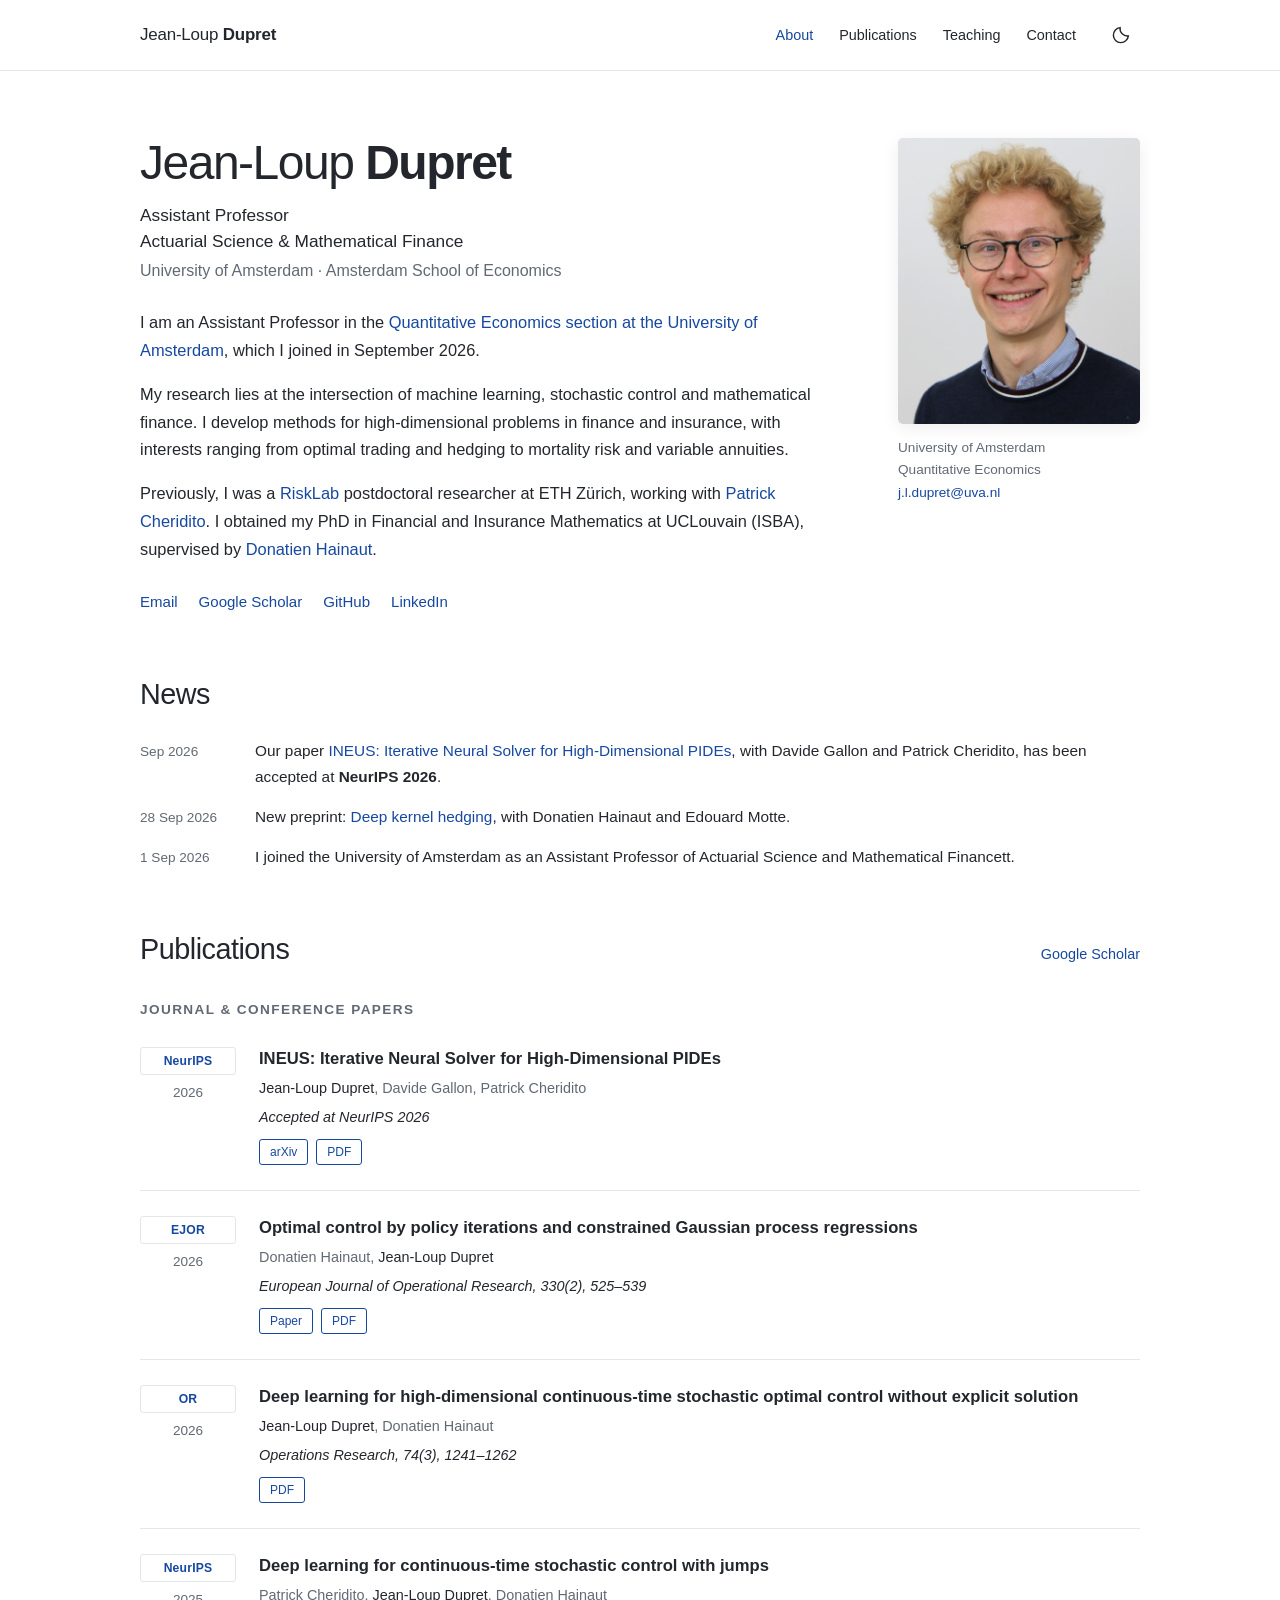
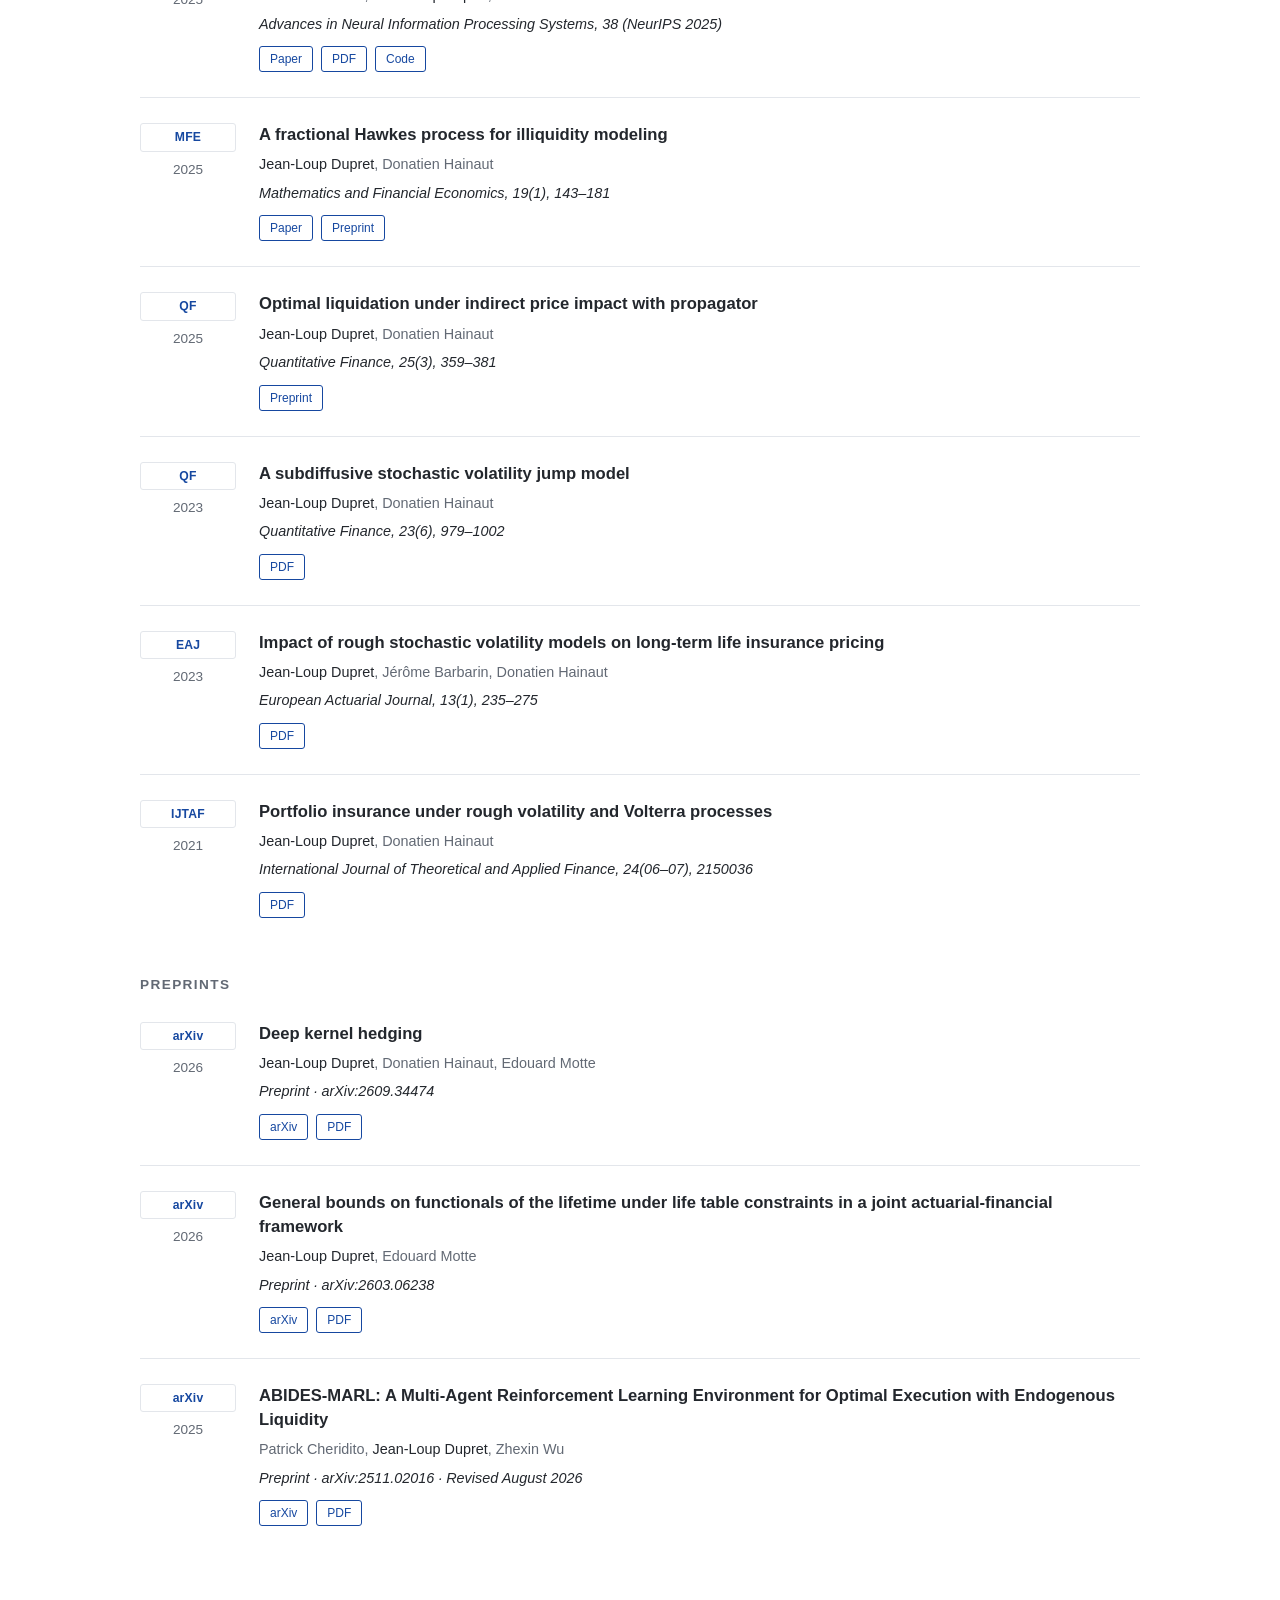
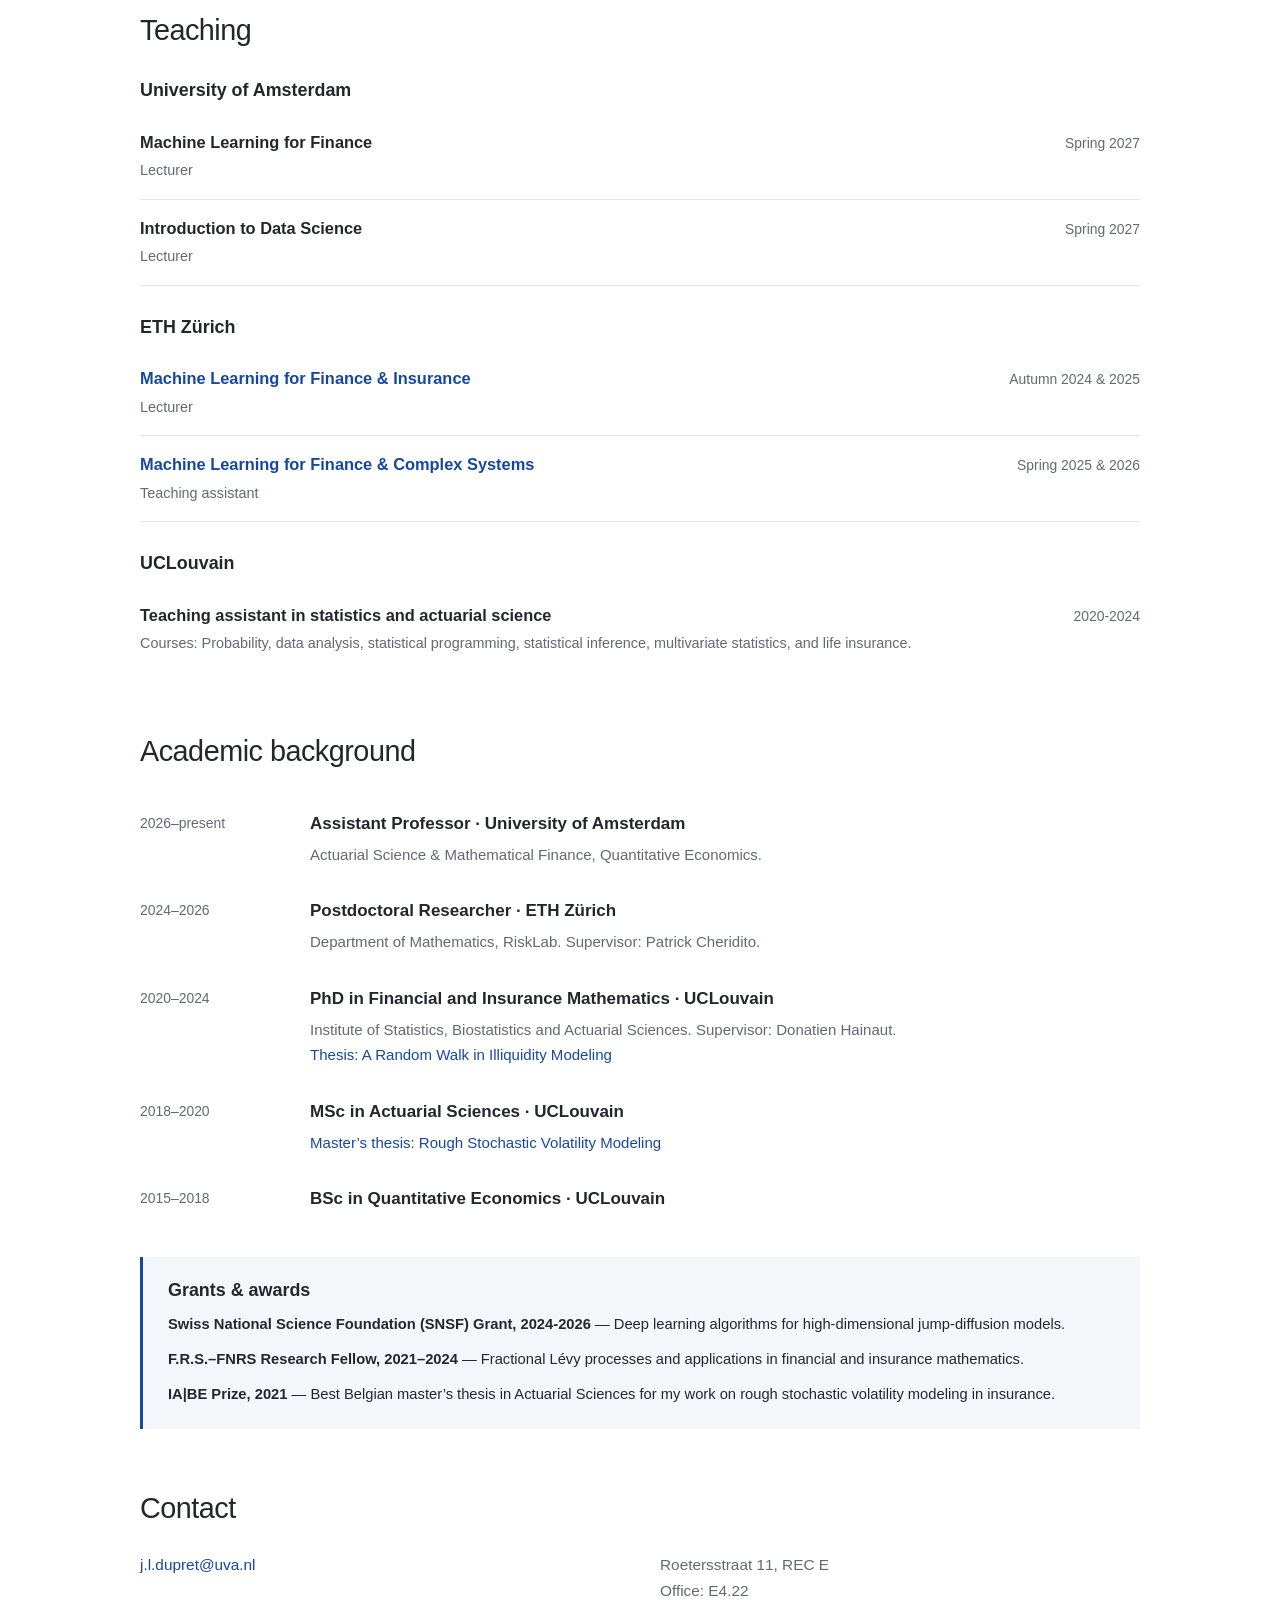
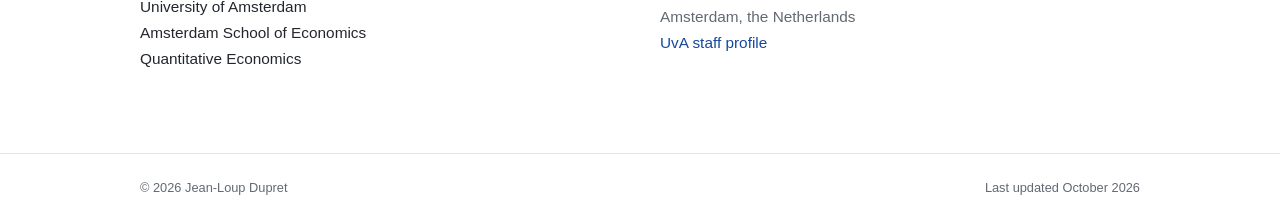
==== index.html @ d6f8dee3 "Update index.html" ====
<!doctype html>
<html lang="en">
<head>
  <meta charset="utf-8">
  <meta name="viewport" content="width=device-width, initial-scale=1">
  <meta name="description" content="Jean-Loup Dupret, Assistant Professor of Actuarial Science and Mathematical Finance at the University of Amsterdam. Research, publications and teaching in machine learning, stochastic control, finance and insurance.">
  <meta name="author" content="Jean-Loup Dupret">
  <meta name="color-scheme" content="light dark">
  <meta property="og:type" content="website">
  <meta property="og:title" content="Jean-Loup Dupret | University of Amsterdam">
  <meta property="og:description" content="Machine learning for finance and insurance · Stochastic optimal control · Research and teaching">
  <title>Jean-Loup Dupret | University of Amsterdam</title>
  <link rel="icon" type="image/svg+xml" href="data:image/svg+xml,%3Csvg xmlns='http://www.w3.org/2000/svg' viewBox='0 0 64 64'%3E%3Crect width='64' height='64' rx='12' fill='%231648a0'/%3E%3Ctext x='32' y='43' text-anchor='middle' font-family='Arial,sans-serif' font-size='33' font-weight='700' fill='white'%3EJD%3C/text%3E%3C/svg%3E">
  <link rel="stylesheet" href="assets/style.css">
  <script src="assets/site.js" defer></script>
</head>
<body>
  <a class="skip-link" href="#about">Skip to content</a>
  <header class="site-header">
    <div class="container header-inner">
      <a class="brand" href="#about">Jean-Loup <strong>Dupret</strong></a>
      <div class="nav-wrap">
        <nav aria-label="Main navigation">
          <a href="#about" aria-current="location">About</a>
          <a href="#publications">Publications</a>
          <a href="#teaching">Teaching</a>
          <a href="#contact">Contact</a>
        </nav>
        <button id="theme-toggle" class="theme-button" type="button" aria-label="Switch to dark appearance" aria-pressed="false">
          <svg viewBox="0 0 24 24" fill="none" stroke="currentColor" stroke-width="1.7" aria-hidden="true"><path d="M20.8 13.1A8.8 8.8 0 0 1 10.9 3.2 9 9 0 1 0 20.8 13.1Z"/></svg>
        </button>
      </div>
    </div>
  </header>
  <main class="container">
    <section id="about" aria-labelledby="name">
      <div class="intro">
        <div class="intro-copy">
          <h1 id="name">Jean-Loup <strong>Dupret</strong></h1>
          <p class="role">Assistant Professor<br>Actuarial Science &amp; Mathematical Finance<span>University of Amsterdam · Amsterdam School of Economics</span></p>
          <p>I am an Assistant Professor in the <a href="https://www.uva.nl/profiel/d/u/j.l.dupret/j.l.dupret.html">Quantitative Economics section at the University of Amsterdam</a>, which I joined in September 2026.</p>
          <p>My research lies at the intersection of machine learning, stochastic control and mathematical finance. I develop methods for high-dimensional problems in finance and insurance, with interests ranging from optimal trading and hedging to mortality risk and variable annuities.</p>
          <p>Previously, I was a <a href="https://risklab.ethz.ch/"> RiskLab</a> postdoctoral researcher at ETH Zürich, working with <a href="https://people.math.ethz.ch/~patrickc/">Patrick Cheridito</a>. I obtained my PhD in Financial and Insurance Mathematics at UCLouvain (ISBA), supervised by <a href="https://sites.google.com/view/donatienhainaut/home">Donatien Hainaut</a>.</p>
          <div class="profile-links" aria-label="Academic profiles">
            <a href="mailto:j.l.dupret@uva.nl">Email</a>
            <a href="https://scholar.google.com/citations?user=-Y4waFkAAAAJ&amp;hl=en">Google Scholar</a>
            <a href="https://github.com/jdupret97">GitHub</a>
            <a href="https://www.linkedin.com/in/jean-loup-dupret/">LinkedIn</a>
          </div>
          
        </div>
        <aside class="portrait-column" aria-label="Portrait and affiliation">
          <img class="portrait" src="assets/portrait.png" width="500" height="591" alt="Portrait of Jean-Loup Dupret">
          <p class="portrait-caption">University of Amsterdam<br>Quantitative Economics<br><a href="mailto:j.l.dupret@uva.nl">j.l.dupret@uva.nl</a></p>
        </aside>
      </div>
    </section>

    <section class="section" aria-labelledby="news-title">
      <h2 id="news-title">News</h2>
      <dl class="news-list">
        <dt>Sep 2026</dt><dd>Our paper <a href="https://arxiv.org/abs/2605.06281">INEUS: Iterative Neural Solver for High-Dimensional PIDEs</a>, with Davide Gallon and Patrick Cheridito, has been accepted at <strong>NeurIPS 2026</strong>.</dd>
        <dt>28 Sep 2026</dt><dd>New preprint: <a href="https://arxiv.org/abs/2609.34474">Deep kernel hedging</a>, with Donatien Hainaut and Edouard Motte.</dd>
        <dt>1 Sep 2026</dt><dd>I joined the University of Amsterdam as an Assistant Professor of Actuarial Science and Mathematical Financett.</dd>
      </dl>
    </section>

    <section id="publications" class="section" aria-labelledby="publications-title">
      <div class="section-heading"><h2 id="publications-title">Publications</h2><a href="https://scholar.google.com/citations?user=-Y4waFkAAAAJ&amp;hl=en">Google Scholar</a></div>
      <h3 class="group-title">Journal &amp; conference papers</h3>
      <ol class="paper-list">
        <li class="paper">
          <div class="paper-meta"><span class="paper-label">NeurIPS</span><div class="paper-year">2026</div></div>
          <div><h3><a href="https://arxiv.org/abs/2605.06281">INEUS: Iterative Neural Solver for High-Dimensional PIDEs</a></h3><p class="authors"><strong>Jean-Loup Dupret</strong>, Davide Gallon, Patrick Cheridito</p><p class="venue">Accepted at NeurIPS 2026</p><div class="paper-links"><a href="https://arxiv.org/abs/2605.06281" aria-label="arXiv: INEUS: Iterative Neural Solver for High-Dimensional PIDEs">arXiv</a><a href="https://arxiv.org/pdf/2605.06281" aria-label="PDF: INEUS: Iterative Neural Solver for High-Dimensional PIDEs">PDF</a></div></div>
        </li>
        <li class="paper">
          <div class="paper-meta"><span class="paper-label">EJOR</span><div class="paper-year">2026</div></div>
          <div><h3><a href="https://doi.org/10.1016/j.ejor.2025.12.001">Optimal control by policy iterations and constrained Gaussian process regressions</a></h3><p class="authors">Donatien Hainaut, <strong>Jean-Loup Dupret</strong></p><p class="venue">European Journal of Operational Research, 330(2), 525–539</p><div class="paper-links"><a href="https://doi.org/10.1016/j.ejor.2025.12.001" aria-label="Paper: Optimal control by policy iterations and constrained Gaussian process regressions">Paper</a><a href="https://people.math.ethz.ch/~jdupret/EJOR_control.pdf" aria-label="PDF: Optimal control by policy iterations and constrained Gaussian process regressions">PDF</a></div></div>
        </li>
        <li class="paper">
          <div class="paper-meta"><span class="paper-label">OR</span><div class="paper-year">2026</div></div>
          <div><h3><a href="https://people.math.ethz.ch/~jdupret/DL_no_jumps.pdf">Deep learning for high-dimensional continuous-time stochastic optimal control without explicit solution</a></h3><p class="authors"><strong>Jean-Loup Dupret</strong>, Donatien Hainaut</p><p class="venue">Operations Research, 74(3), 1241–1262</p><div class="paper-links"><a href="https://people.math.ethz.ch/~jdupret/DL_no_jumps.pdf" aria-label="PDF: Deep learning for high-dimensional continuous-time stochastic optimal control without explicit solution">PDF</a></div></div>
        </li>
        <li class="paper">
          <div class="paper-meta"><span class="paper-label">NeurIPS</span><div class="paper-year">2025</div></div>
          <div><h3><a href="https://proceedings.neurips.cc/paper_files/paper/2025/hash/c32be49c09eec3aad1f2bb587543e7f6-Abstract-Conference.html">Deep learning for continuous-time stochastic control with jumps</a></h3><p class="authors">Patrick Cheridito, <strong>Jean-Loup Dupret</strong>, Donatien Hainaut</p><p class="venue">Advances in Neural Information Processing Systems, 38 (NeurIPS 2025)</p><div class="paper-links"><a href="https://proceedings.neurips.cc/paper_files/paper/2025/hash/c32be49c09eec3aad1f2bb587543e7f6-Abstract-Conference.html" aria-label="Paper: Deep learning for continuous-time stochastic control with jumps">Paper</a><a href="https://arxiv.org/pdf/2505.15602" aria-label="PDF: Deep learning for continuous-time stochastic control with jumps">PDF</a><a href="https://github.com/jdupret97/Deep-Learning-for-CT-Stochastic-Control-with-Jumps" aria-label="Code: Deep learning for continuous-time stochastic control with jumps">Code</a></div></div>
        </li>
        <li class="paper">
          <div class="paper-meta"><span class="paper-label">MFE</span><div class="paper-year">2025</div></div>
          <div><h3><a href="https://doi.org/10.1007/s11579-024-00379-7">A fractional Hawkes process for illiquidity modeling</a></h3><p class="authors"><strong>Jean-Loup Dupret</strong>, Donatien Hainaut</p><p class="venue">Mathematics and Financial Economics, 19(1), 143–181</p><div class="paper-links"><a href="https://doi.org/10.1007/s11579-024-00379-7" aria-label="Paper: A fractional Hawkes process for illiquidity modeling">Paper</a><a href="https://ssrn.com/abstract=4162342" aria-label="Preprint: A fractional Hawkes process for illiquidity modeling">Preprint</a></div></div>
        </li>
        <li class="paper">
          <div class="paper-meta"><span class="paper-label">QF</span><div class="paper-year">2025</div></div>
          <div><h3><a href="https://ssrn.com/abstract=4625578">Optimal liquidation under indirect price impact with propagator</a></h3><p class="authors"><strong>Jean-Loup Dupret</strong>, Donatien Hainaut</p><p class="venue">Quantitative Finance, 25(3), 359–381</p><div class="paper-links"><a href="https://ssrn.com/abstract=4625578" aria-label="Preprint: Optimal liquidation under indirect price impact with propagator">Preprint</a></div></div>
        </li>
        <li class="paper">
          <div class="paper-meta"><span class="paper-label">QF</span><div class="paper-year">2023</div></div>
          <div><h3><a href="https://people.math.ethz.ch/~jdupret/Subdiffusive_SVJ.pdf">A subdiffusive stochastic volatility jump model</a></h3><p class="authors"><strong>Jean-Loup Dupret</strong>, Donatien Hainaut</p><p class="venue">Quantitative Finance, 23(6), 979–1002</p><div class="paper-links"><a href="https://people.math.ethz.ch/~jdupret/Subdiffusive_SVJ.pdf" aria-label="PDF: A subdiffusive stochastic volatility jump model">PDF</a></div></div>
        </li>
        <li class="paper">
          <div class="paper-meta"><span class="paper-label">EAJ</span><div class="paper-year">2023</div></div>
          <div><h3><a href="https://people.math.ethz.ch/~jdupret/Dupret_Barbarin_Hainaut2021.pdf">Impact of rough stochastic volatility models on long-term life insurance pricing</a></h3><p class="authors"><strong>Jean-Loup Dupret</strong>, Jérôme Barbarin, Donatien Hainaut</p><p class="venue">European Actuarial Journal, 13(1), 235–275</p><div class="paper-links"><a href="https://people.math.ethz.ch/~jdupret/Dupret_Barbarin_Hainaut2021.pdf" aria-label="PDF: Impact of rough stochastic volatility models on long-term life insurance pricing">PDF</a></div></div>
        </li>
        <li class="paper">
          <div class="paper-meta"><span class="paper-label">IJTAF</span><div class="paper-year">2021</div></div>
          <div><h3><a href="https://people.math.ethz.ch/~jdupret/CPPI_revised.pdf">Portfolio insurance under rough volatility and Volterra processes</a></h3><p class="authors"><strong>Jean-Loup Dupret</strong>, Donatien Hainaut</p><p class="venue">International Journal of Theoretical and Applied Finance, 24(06–07), 2150036</p><div class="paper-links"><a href="https://people.math.ethz.ch/~jdupret/CPPI_revised.pdf" aria-label="PDF: Portfolio insurance under rough volatility and Volterra processes">PDF</a></div></div>
        </li>
      </ol>
      <h3 class="group-title">Preprints</h3>
      <ol class="paper-list">
        <li class="paper">
          <div class="paper-meta"><span class="paper-label">arXiv</span><div class="paper-year">2026</div></div>
          <div><h3><a href="https://arxiv.org/abs/2609.34474">Deep kernel hedging</a></h3><p class="authors"><strong>Jean-Loup Dupret</strong>, Donatien Hainaut, Edouard Motte</p><p class="venue">Preprint · arXiv:2609.34474</p><div class="paper-links"><a href="https://arxiv.org/abs/2609.34474" aria-label="arXiv: Deep kernel hedging">arXiv</a><a href="https://arxiv.org/pdf/2609.34474" aria-label="PDF: Deep kernel hedging">PDF</a></div></div>
        </li>
        <li class="paper">
          <div class="paper-meta"><span class="paper-label">arXiv</span><div class="paper-year">2026</div></div>
          <div><h3><a href="https://arxiv.org/abs/2603.06238">General bounds on functionals of the lifetime under life table constraints in a joint actuarial-financial framework</a></h3><p class="authors"><strong>Jean-Loup Dupret</strong>, Edouard Motte</p><p class="venue">Preprint · arXiv:2603.06238</p><div class="paper-links"><a href="https://arxiv.org/abs/2603.06238" aria-label="arXiv: General bounds on functionals of the lifetime under life table constraints in a joint actuarial-financial framework">arXiv</a><a href="https://arxiv.org/pdf/2603.06238" aria-label="PDF: General bounds on functionals of the lifetime under life table constraints in a joint actuarial-financial framework">PDF</a></div></div>
        </li>
        <li class="paper">
          <div class="paper-meta"><span class="paper-label">arXiv</span><div class="paper-year">2025</div></div>
          <div><h3><a href="https://arxiv.org/abs/2511.02016">ABIDES-MARL: A Multi-Agent Reinforcement Learning Environment for Optimal Execution with Endogenous Liquidity</a></h3><p class="authors">Patrick Cheridito, <strong>Jean-Loup Dupret</strong>, Zhexin Wu</p><p class="venue">Preprint · arXiv:2511.02016 · Revised August 2026</p><div class="paper-links"><a href="https://arxiv.org/abs/2511.02016" aria-label="arXiv: ABIDES-MARL: A Multi-Agent Reinforcement Learning Environment for Optimal Execution with Endogenous Liquidity">arXiv</a><a href="https://arxiv.org/pdf/2511.02016" aria-label="PDF: ABIDES-MARL: A Multi-Agent Reinforcement Learning Environment for Optimal Execution with Endogenous Liquidity">PDF</a></div></div>
        </li>
      </ol>
    </section>

    <section id="teaching" class="section" aria-labelledby="teaching-title">
      <h2 id="teaching-title">Teaching</h2>
      <h3 class="institution">University of Amsterdam</h3>
      <div class="course"><div><h3>Machine Learning for Finance</h3><p>Lecturer</p></div><div class="course-date">Spring 2027</div></div>
      <div class="course"><div><h3>Introduction to Data Science</h3><p>Lecturer</p></div><div class="course-date">Spring 2027</div></div>
      <h3 class="institution">ETH Zürich</h3>
      <div class="course"><div><h3><a href="https://people.math.ethz.ch/~patrickc/mlfi/">Machine Learning for Finance &amp; Insurance</a></h3><p>Lecturer</p></div><div class="course-date">Autumn 2024 &amp; 2025</div></div>
      <div class="course"><div><h3><a href="https://people.math.ethz.ch/~patrickc/mlfc/">Machine Learning for Finance &amp; Complex Systems</a></h3><p>Teaching assistant</p></div><div class="course-date">Spring 2025 &amp; 2026</div></div>
      <h3 class="institution">UCLouvain</h3>
      <div class="course"><div><h3>Teaching assistant in statistics and actuarial science</h3><p>Courses: Probability, data analysis, statistical programming, statistical inference, multivariate statistics, and life insurance.</p></div><div class="course-date">2020-2024</div></div>
    </section>

    <section id="background" class="section" aria-labelledby="background-title">
      <h2 id="background-title">Academic background</h2>
      <ul class="background-list">
        <li><time>2026–present</time><div><strong>Assistant Professor · University of Amsterdam</strong><p>Actuarial Science &amp; Mathematical Finance, Quantitative Economics.</p></div></li>
        <li><time>2024–2026</time><div><strong>Postdoctoral Researcher · ETH Zürich</strong><p>Department of Mathematics, RiskLab. Supervisor: Patrick Cheridito.</p></div></li>
        <li><time>2020–2024</time><div><strong>PhD in Financial and Insurance Mathematics · UCLouvain</strong><p>Institute of Statistics, Biostatistics and Actuarial Sciences. Supervisor: Donatien Hainaut.<br><a href="https://people.math.ethz.ch/~jdupret/PhD_Thesis.pdf">Thesis: A Random Walk in Illiquidity Modeling</a></p></div></li>
        <li><time>2018–2020</time><div><strong>MSc in Actuarial Sciences · UCLouvain</strong><p><a href="https://hdl.handle.net/2078.1/thesis:26110">Master’s thesis: Rough Stochastic Volatility Modeling</a></p></div></li>
        <li><time>2015–2018</time><div><strong>BSc in Quantitative Economics · UCLouvain</strong><p></p></div></li>
      </ul>
      <div class="awards">
        <h3>Grants &amp; awards</h3>
        <p><strong>Swiss National Science Foundation (SNSF) Grant, 2024-2026</strong> — Deep learning algorithms for high-dimensional jump-diffusion models.</p>
        <p><strong>F.R.S.–FNRS Research Fellow, 2021–2024</strong> — Fractional Lévy processes and applications in financial and insurance mathematics.</p>
        <p><strong>IA|BE Prize, 2021</strong> — Best Belgian master’s thesis in Actuarial Sciences for my work on rough stochastic volatility modeling in insurance.</p>
      </div>
    </section>

    <section id="contact" class="section" aria-labelledby="contact-title">
      <h2 id="contact-title">Contact</h2>
      <div class="contact-grid">
        <div><p><a href="mailto:j.l.dupret@uva.nl">j.l.dupret@uva.nl</a></p><p>University of Amsterdam<br>Amsterdam School of Economics<br>Quantitative Economics</p></div>
        <address>Roetersstraat 11, REC E<br>Office: E4.22<br>Amsterdam, the Netherlands<br><a href="https://www.uva.nl/profiel/d/u/j.l.dupret/j.l.dupret.html">UvA staff profile</a></address>
      </div>
    </section>
  </main>
  <footer class="site-footer"><div class="container footer-inner"><p>© 2026 Jean-Loup Dupret</p><p>Last updated October 2026</p></div></footer>
</body>
</html>
---- assets/style.css ----
:root{color-scheme:light;--bg:#fff;--text:#23272d;--muted:#626974;--accent:#1648a0;--line:#e3e6eb;--soft:#f4f6fa;--header:rgba(255,255,255,.96)}
*{box-sizing:border-box}html{scroll-behavior:smooth;scroll-padding-top:100px}body{margin:0;background:var(--bg);color:var(--text);font:400 17px/1.7 -apple-system,BlinkMacSystemFont,"Segoe UI",Roboto,Helvetica,Arial,sans-serif}a{color:var(--accent);text-decoration:none}a:hover{text-decoration:underline;text-underline-offset:4px}a:focus-visible,button:focus-visible{outline:3px solid var(--accent);outline-offset:5px}button{font:inherit;color:inherit}p{margin:0 0 1rem}h1,h2,h3{line-height:1.25}h1{font-size:3rem;font-weight:350;letter-spacing:-1.5px;margin:0 0 10px}h1 strong{font-weight:650}h2{font-size:1.8rem;font-weight:500;letter-spacing:-.5px;margin:0 0 25px}h3{font-size:1.12rem;font-weight:600;margin:0 0 9px}ul{padding-left:22px}.container{width:min(100% - 48px,1000px);margin-inline:auto}.site-header{background:var(--header);border-bottom:1px solid var(--line);position:sticky;top:0;z-index:10}.header-inner{min-height:70px;display:flex;align-items:center;justify-content:space-between;gap:25px}.brand{font-size:1.06rem;color:var(--text);letter-spacing:-.2px;white-space:nowrap}.brand strong{font-weight:650}.nav-wrap{display:flex;gap:26px;align-items:center}nav{display:flex;align-items:center;gap:26px}nav a{color:var(--text);font-size:.9rem;padding:20px 0}nav a[aria-current="location"]{color:var(--accent)}.theme-button{display:none;border:0;background:transparent;width:38px;height:38px;align-items:center;justify-content:center;cursor:pointer;border-radius:50%}.js .theme-button{display:inline-flex}.theme-button:hover{background:var(--soft)}.theme-button svg{width:20px;height:20px}.skip-link{position:absolute;top:-80px;left:12px;background:var(--bg);padding:10px;z-index:20}.skip-link:focus{top:10px}main{padding-top:62px}.intro{display:grid;grid-template-columns:minmax(0,1fr) 242px;gap:56px;align-items:start}.role{font-size:1.08rem;line-height:1.5;margin-bottom:26px}.role span{display:block;color:var(--muted);font-size:1rem;margin-top:4px}.intro-copy{font-size:1.025rem}.portrait{width:100%;height:auto;display:block;border-radius:5px;box-shadow:0 4px 17px #00000012}.portrait-column{padding-top:5px}.portrait-caption{font-size:.85rem;color:var(--muted);margin:13px 0 0;line-height:1.65}.profile-links{display:flex;flex-wrap:wrap;gap:10px 21px;margin-top:25px;font-size:.94rem}.profile-links a{white-space:nowrap}.research-interests{margin-top:25px}.research-interests h3{font-size:1rem;margin-bottom:8px}.research-interests ul{margin:0;line-height:1.75}.section{padding-top:62px}.section-heading{display:flex;justify-content:space-between;gap:20px;align-items:baseline;margin-bottom:24px}.section-heading h2{margin:0}.section-heading>a{font-size:.9rem}.news-list{display:grid;grid-template-columns:95px 1fr;gap:14px 20px;margin:0}.news-list dt{font-size:.85rem;color:var(--muted);padding-top:2px}.news-list dd{margin:0;font-size:.96rem}.group-title{font-size:.85rem;color:var(--muted);text-transform:uppercase;letter-spacing:1.4px;font-weight:550;margin:34px 0 3px}.paper-list{list-style:none;margin:0;padding:0}.paper{display:grid;grid-template-columns:96px minmax(0,1fr);gap:23px;border-bottom:1px solid var(--line);padding:25px 0}.paper:last-child{border-bottom:0}.paper-label{font-size:.76rem;font-weight:650;letter-spacing:.2px;color:var(--accent);border:1px solid var(--line);text-align:center;padding:4px 5px;border-radius:3px;display:block;line-height:1.5}.paper-year{font-size:.85rem;text-align:center;color:var(--muted);margin-top:6px}.paper h3{font-size:1.04rem;line-height:1.45;margin:0 0 5px}.paper h3 a{color:var(--text)}.authors{font-size:.9rem;margin:0;color:var(--muted)}.authors strong{font-weight:500;color:var(--text)}.venue{font-size:.9rem;font-style:italic;margin:4px 0 0}.paper-links{display:flex;flex-wrap:wrap;gap:8px;margin-top:10px}.paper-links a{font-size:.75rem;line-height:1.5;padding:3px 10px;border:1px solid var(--accent);border-radius:3px}.paper-links a:hover{background:var(--accent);color:var(--bg);text-decoration:none}.institution{margin:30px 0 12px;font-size:1.12rem}.course{padding:16px 0;border-bottom:1px solid var(--line);display:grid;grid-template-columns:minmax(0,1fr) 172px;gap:24px}.course:last-child{border:0}.course h3{font-size:1.025rem;line-height:1.5;margin:0 0 4px}.course p{font-size:.9rem;color:var(--muted);margin:0}.course-date{color:var(--muted);text-align:right;font-size:.87rem;padding-top:2px}.background-list{margin:0;padding:0;list-style:none}.background-list li{display:grid;grid-template-columns:145px 1fr;gap:25px;padding:15px 0}.background-list time{font-size:.87rem;color:var(--muted);padding-top:2px}.background-list p{margin:3px 0 0;font-size:.94rem;color:var(--muted)}.background-list strong{font-weight:600}.awards{margin:25px 0 0;padding:22px 25px;background:var(--soft);border-left:3px solid var(--accent)}.awards h3{margin-bottom:10px}.awards p{font-size:.92rem;margin-bottom:10px}.awards p:last-child{margin:0}.contact-grid{display:grid;grid-template-columns:1fr 1fr;gap:40px;font-size:.96rem}.contact-grid address{font-style:normal;color:var(--muted)}.site-footer{margin-top:65px;padding:23px 0;border-top:1px solid var(--line);color:var(--muted);font-size:.8rem}.footer-inner{display:flex;justify-content:space-between;gap:20px}.footer-inner p{margin:0}html[data-theme="dark"]{color-scheme:dark;--bg:#191c21;--text:#e9ebef;--muted:#b0b5bf;--accent:#8db6ff;--line:#353b45;--soft:#252a32;--header:rgba(25,28,33,.97)}
@media(prefers-color-scheme:dark){html:not([data-theme="light"]){color-scheme:dark;--bg:#191c21;--text:#e9ebef;--muted:#b0b5bf;--accent:#8db6ff;--line:#353b45;--soft:#252a32;--header:rgba(25,28,33,.97)}}
@media(max-width:760px){body{font-size:16px}.container{width:min(100% - 36px,1000px)}.header-inner{min-height:65px;gap:12px;flex-wrap:wrap;padding:13px 0}.nav-wrap{gap:13px}nav{gap:18px}nav a{font-size:.87rem;padding:5px 0}.intro{grid-template-columns:minmax(0,1fr) 175px;gap:28px}h1{font-size:2.55rem}.role{font-size:1rem}main{padding-top:38px}.section{padding-top:45px}.paper{grid-template-columns:76px minmax(0,1fr);gap:17px}.course{grid-template-columns:1fr}.course-date{text-align:left;margin-top:-18px}.background-list li{grid-template-columns:115px 1fr;gap:18px}}
@media(max-width:550px){.brand{font-size:1rem}.header-inner{justify-content:center;gap:6px}.nav-wrap{width:100%;justify-content:center}nav{gap:19px}nav a{font-size:.86rem}.theme-button{width:28px;height:28px}.intro{display:flex;flex-direction:column;gap:25px}.portrait-column{order:-1;display:flex;align-items:center;gap:20px;padding:0;width:100%}.portrait{width:112px;flex:none;border-radius:4px}.portrait-caption{margin:0;font-size:.84rem}h1{font-size:2.55rem;letter-spacing:-1px}.role{margin-bottom:22px}.section-heading{flex-wrap:wrap;gap:8px}.news-list{grid-template-columns:76px 1fr;gap:17px 12px}.news-list dt{font-size:.79rem}.paper{grid-template-columns:1fr;gap:10px}.paper-meta{display:flex;align-items:center;gap:10px}.paper-label{display:inline-block;padding:2px 8px}.paper-year{margin:0;font-size:.8rem}.paper h3{font-size:1.03rem}.paper-links a{font-size:.82rem;padding:4px 11px}.background-list li{grid-template-columns:1fr;gap:3px}.background-list time{font-size:.85rem}.contact-grid{grid-template-columns:1fr;gap:20px}.footer-inner{flex-direction:column;gap:5px}.awards{padding:20px}html{scroll-padding-top:125px}}
@media(prefers-reduced-motion:reduce){html{scroll-behavior:auto}}
@media print{.site-header,.theme-button,.skip-link{display:none}html,html[data-theme="dark"]{--bg:#fff;--text:#000;--muted:#444;--accent:#143c7a;--line:#ccc;--soft:#fff}body{font-size:10pt}.container{width:100%}main{padding-top:0}.section{padding-top:25px}.paper,.course,.background-list li{break-inside:avoid}.portrait{width:150px}.intro{grid-template-columns:1fr 150px;gap:25px}.site-footer{margin-top:30px}}
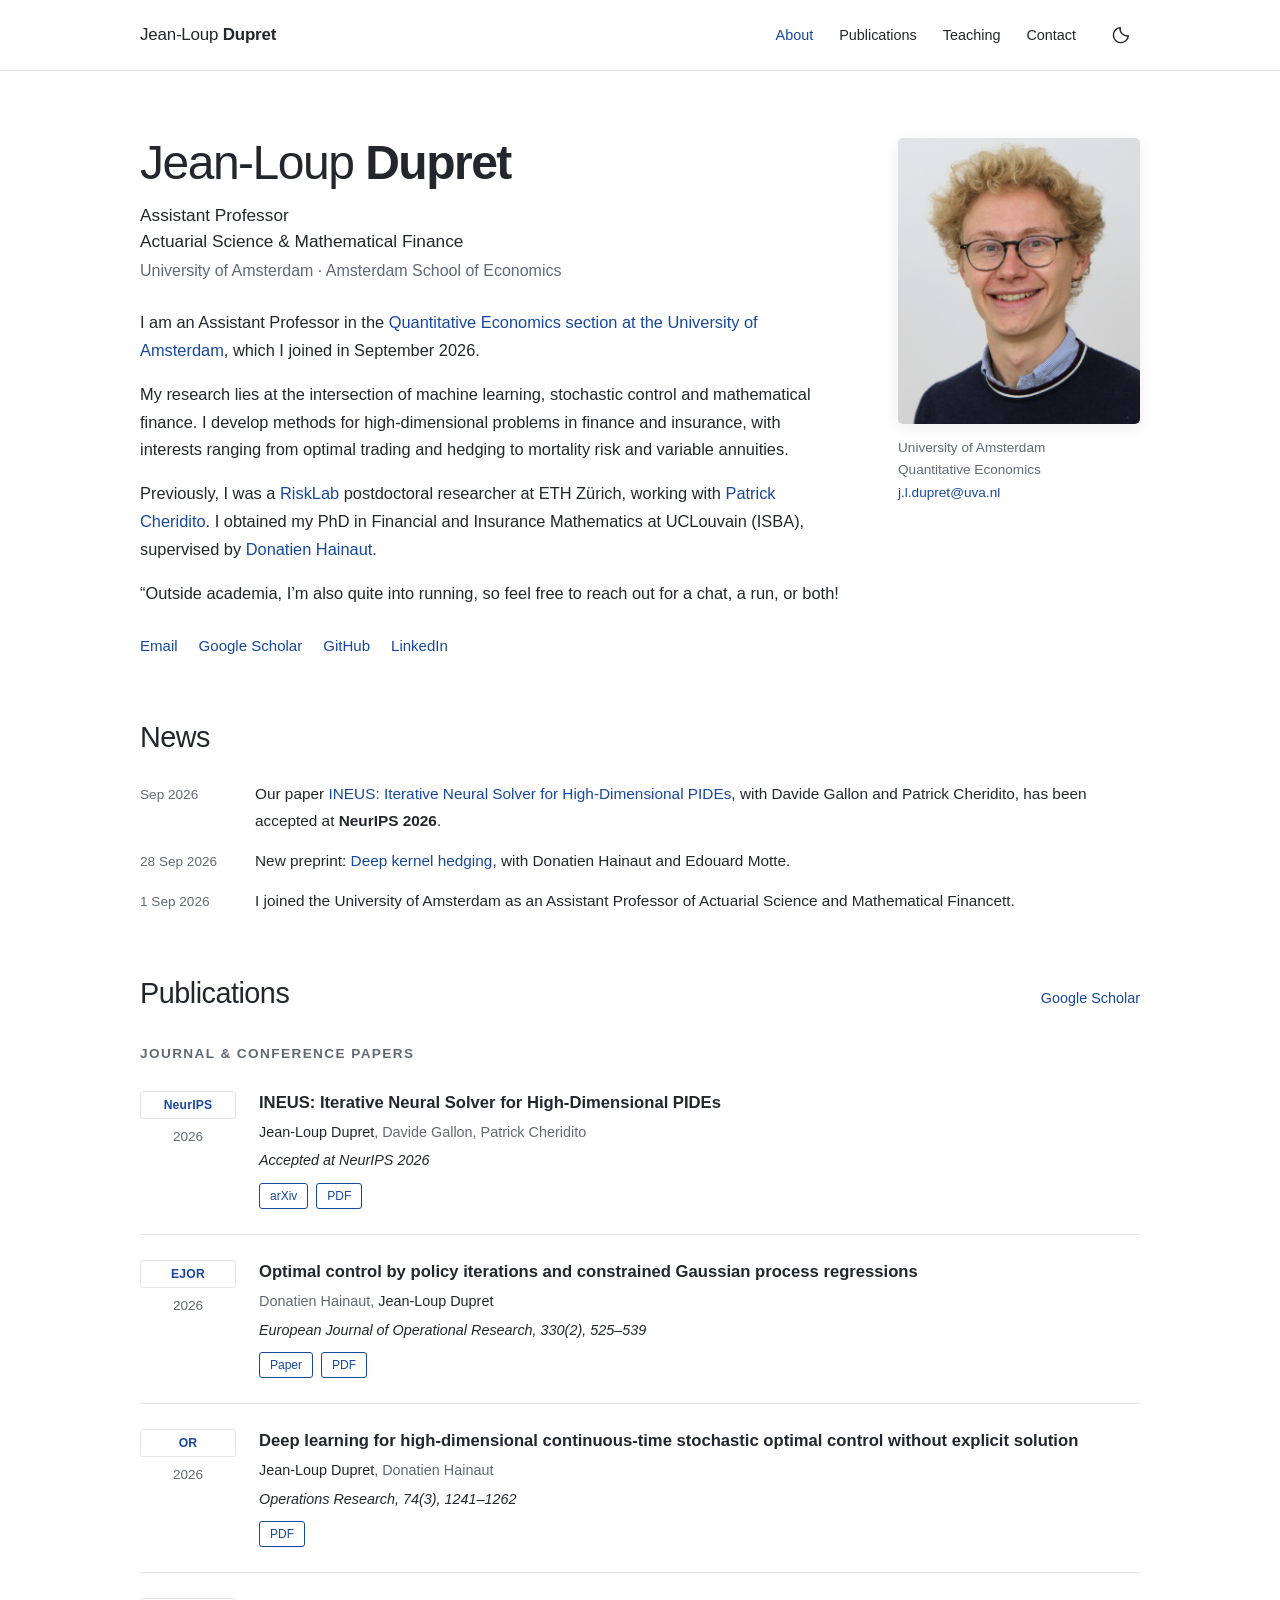
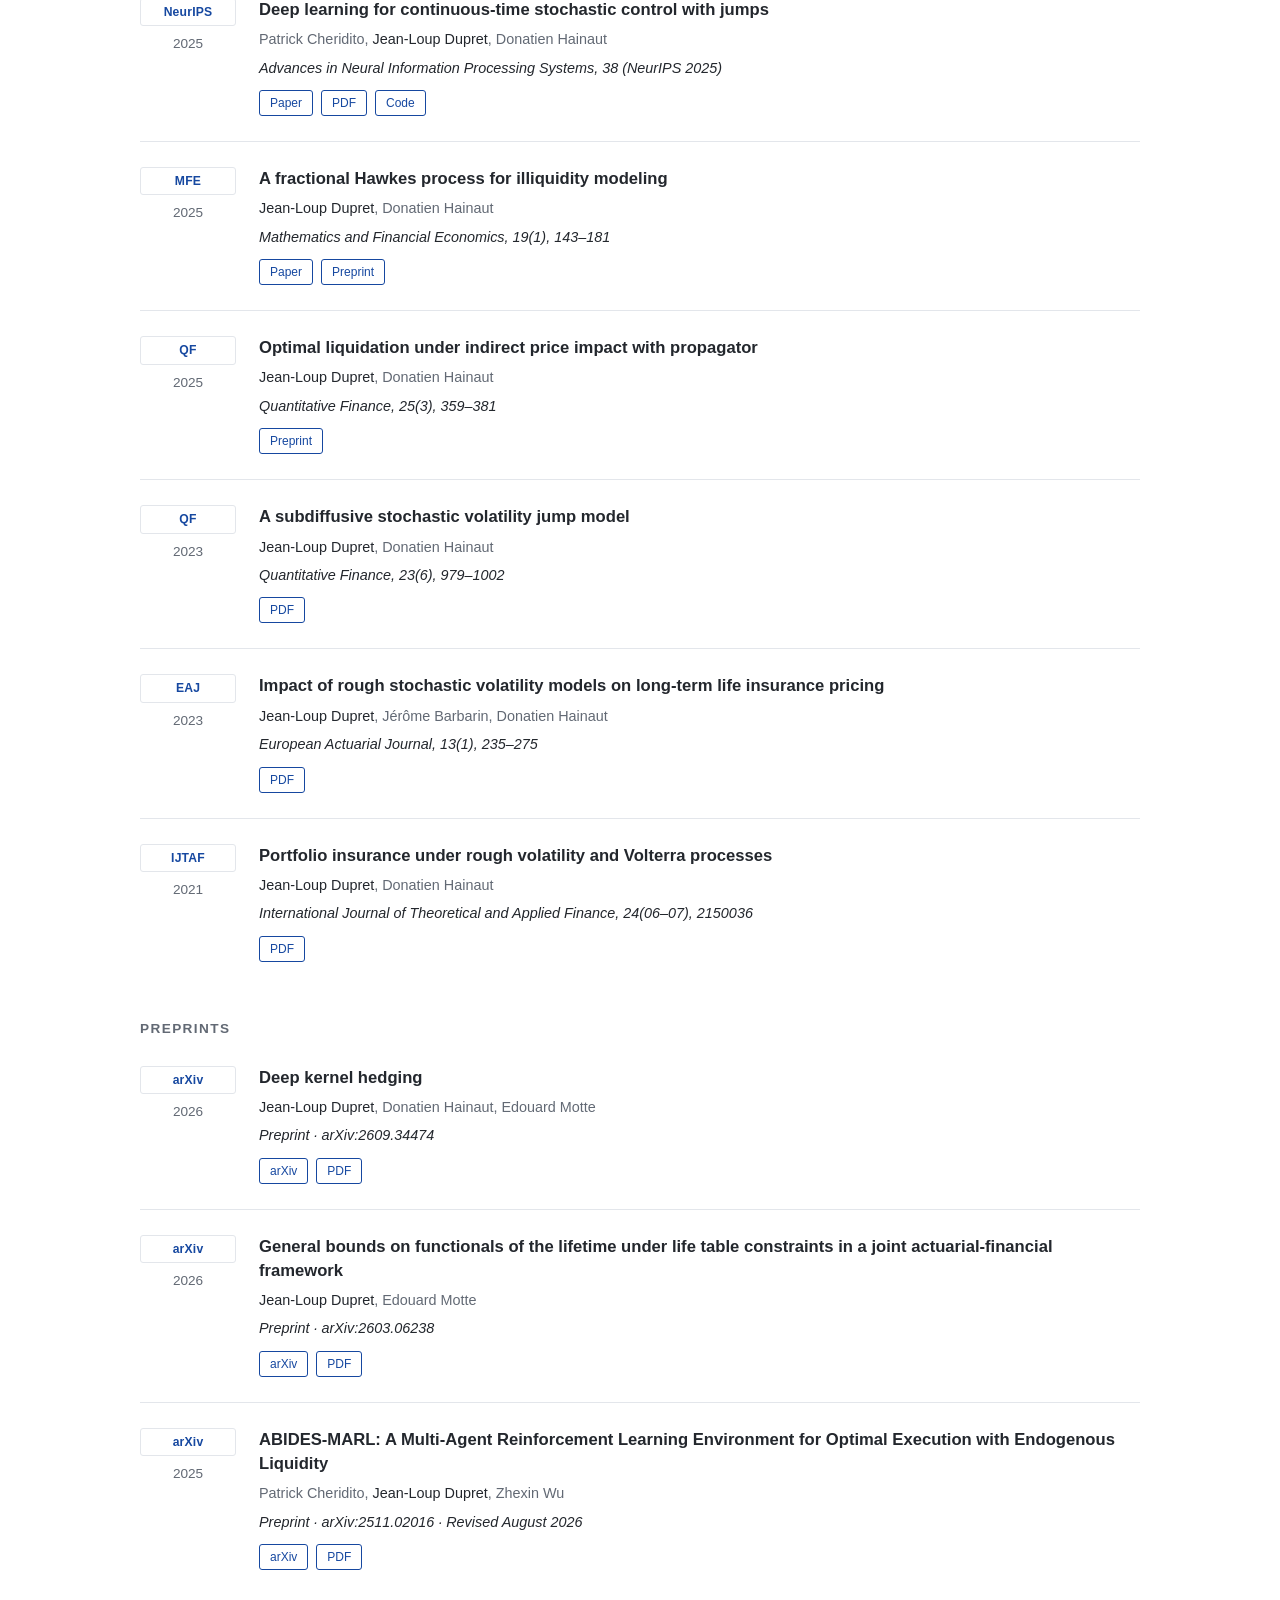
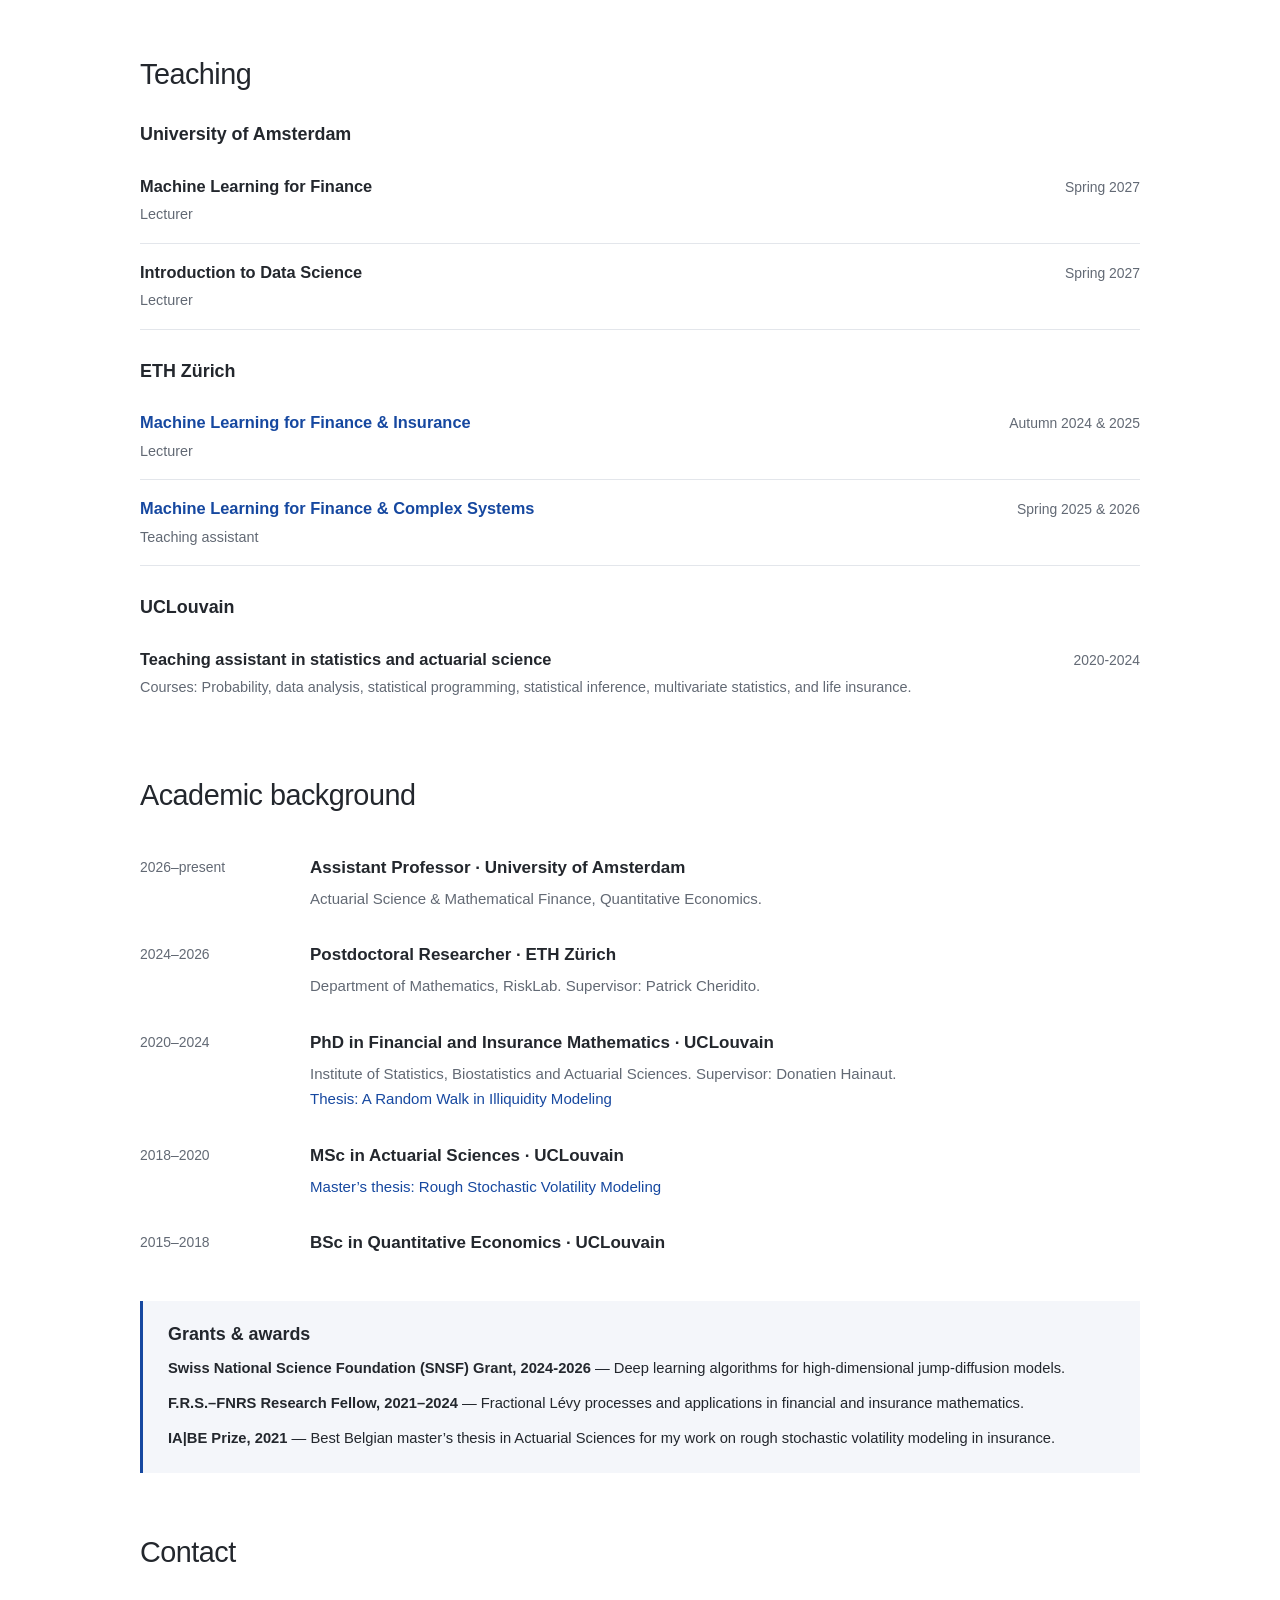
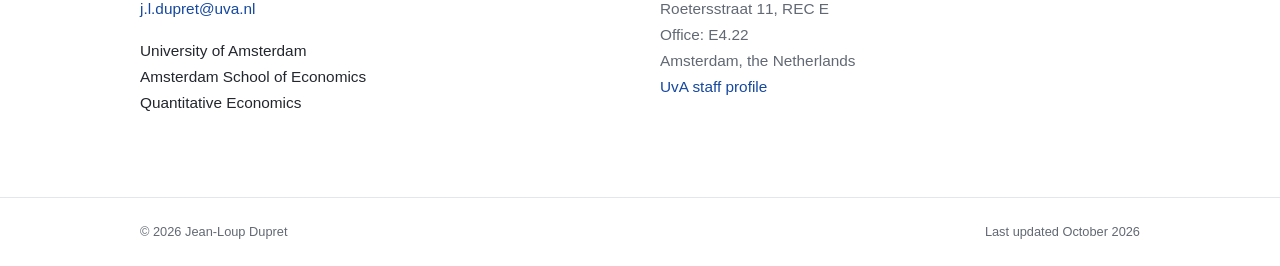
==== commit d90a66da: "Update index.html" ====
--- a/index.html
+++ b/index.html
@@ -41,6 +41,7 @@
           <p>I am an Assistant Professor in the <a href="https://www.uva.nl/profiel/d/u/j.l.dupret/j.l.dupret.html">Quantitative Economics section at the University of Amsterdam</a>, which I joined in September 2026.</p>
           <p>My research lies at the intersection of machine learning, stochastic control and mathematical finance. I develop methods for high-dimensional problems in finance and insurance, with interests ranging from optimal trading and hedging to mortality risk and variable annuities.</p>
           <p>Previously, I was a <a href="https://risklab.ethz.ch/"> RiskLab</a> postdoctoral researcher at ETH Zürich, working with <a href="https://people.math.ethz.ch/~patrickc/">Patrick Cheridito</a>. I obtained my PhD in Financial and Insurance Mathematics at UCLouvain (ISBA), supervised by <a href="https://sites.google.com/view/donatienhainaut/home">Donatien Hainaut</a>.</p>
+          <p> “Outside academia, I’m also quite into running, so feel free to reach out for a chat, a run, or both!</p>
           <div class="profile-links" aria-label="Academic profiles">
             <a href="mailto:j.l.dupret@uva.nl">Email</a>
             <a href="https://scholar.google.com/citations?user=-Y4waFkAAAAJ&amp;hl=en">Google Scholar</a>
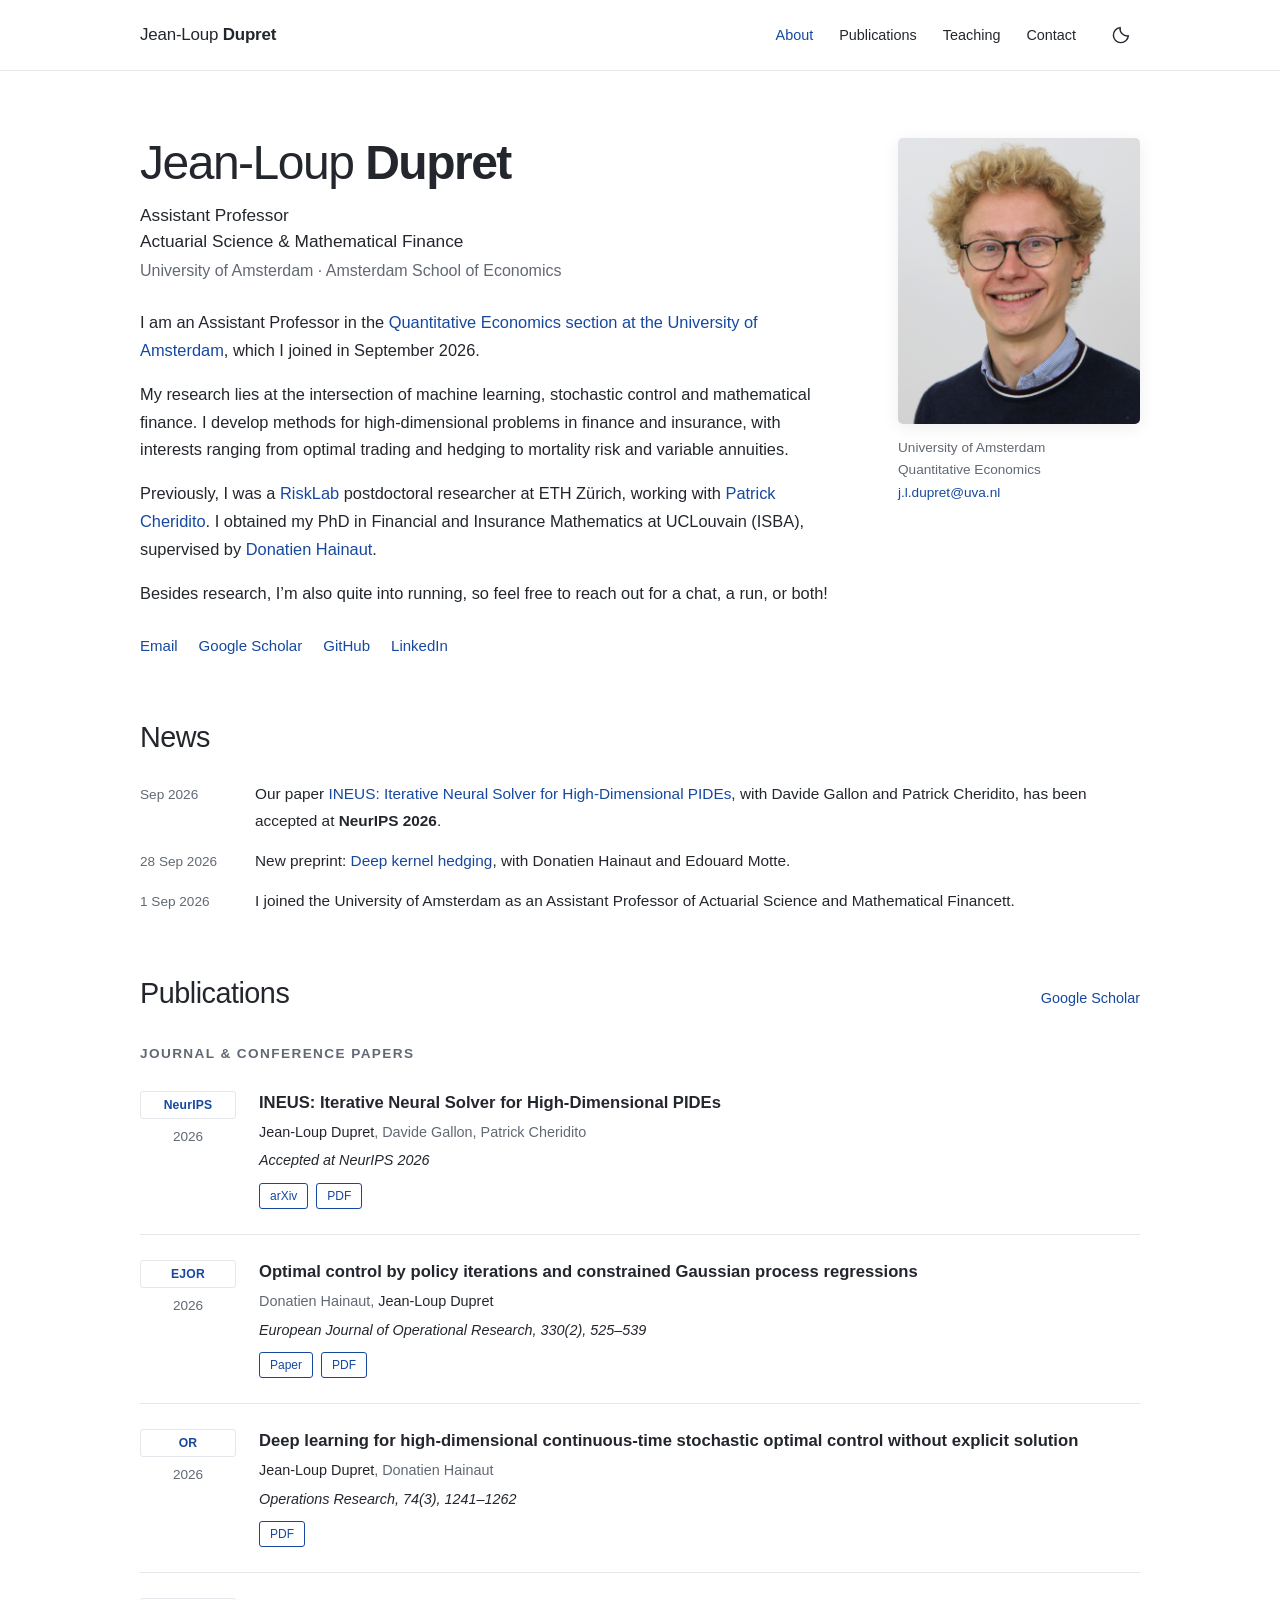
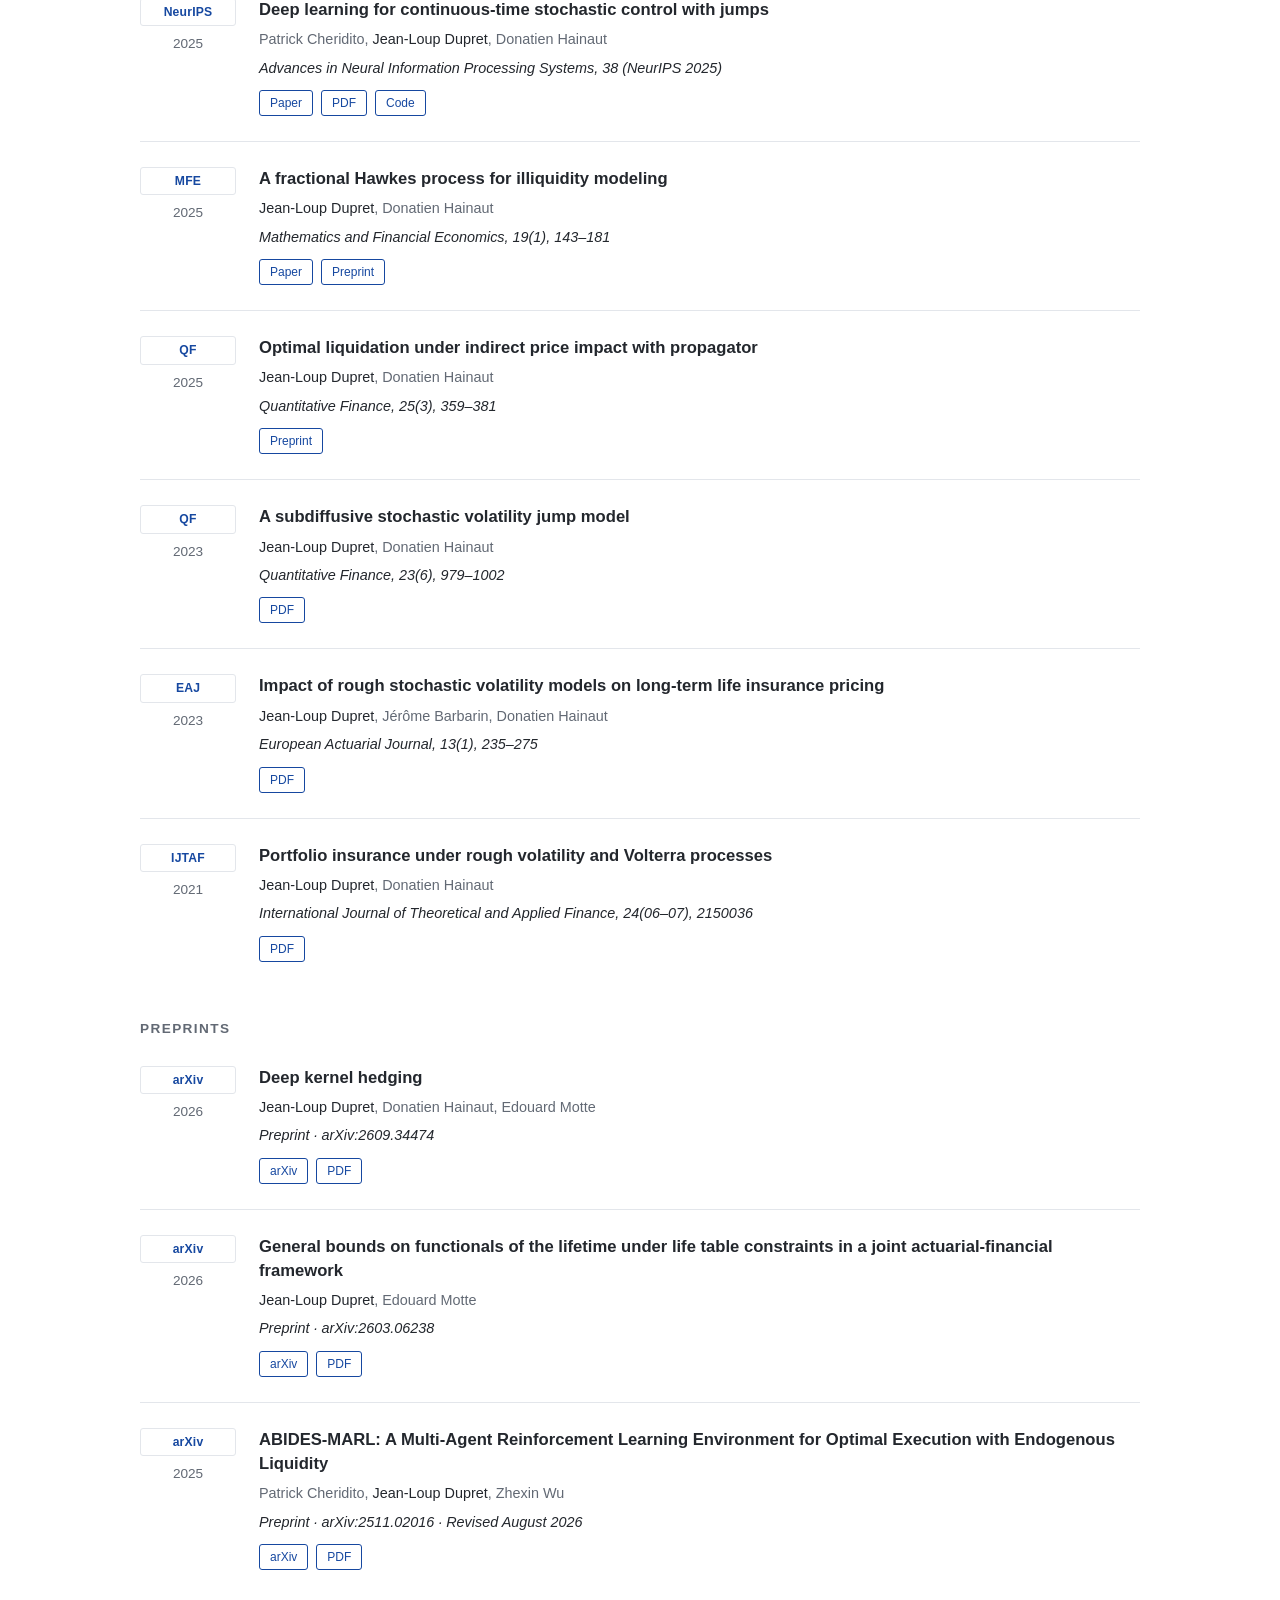
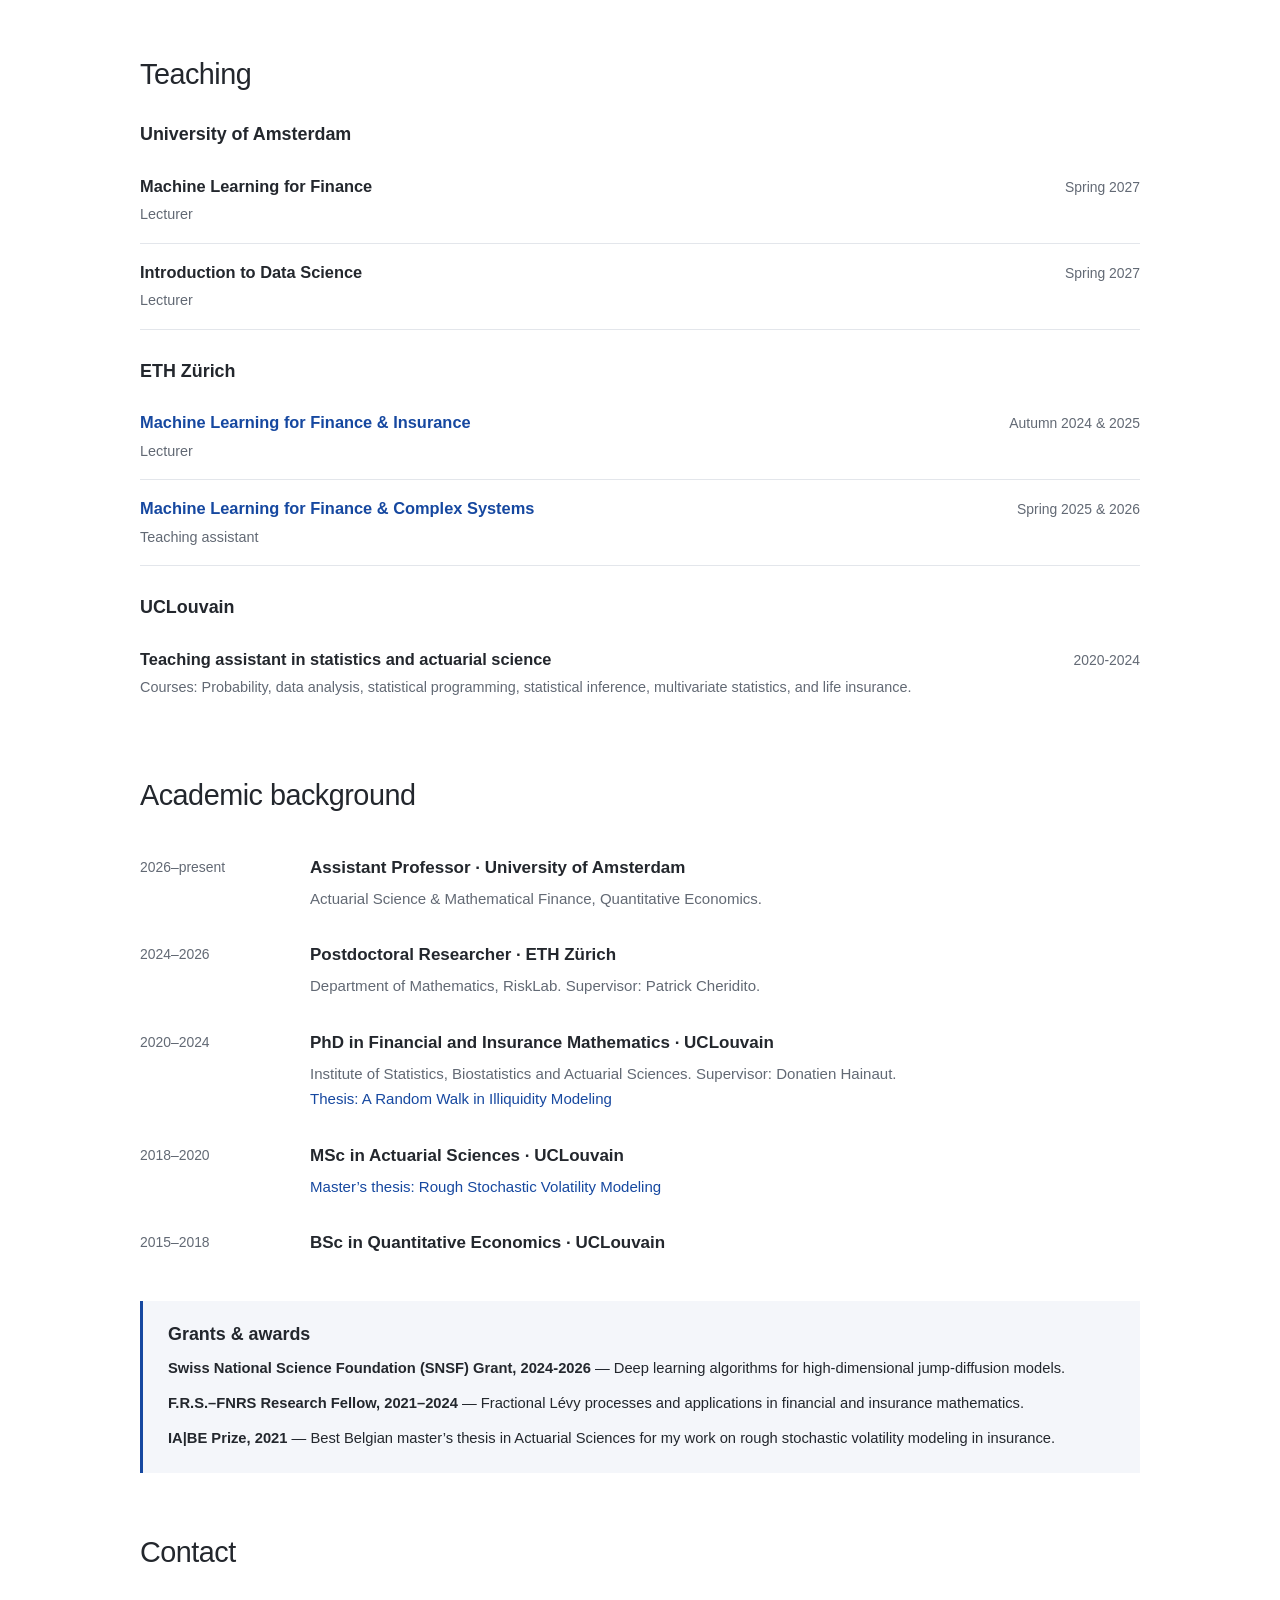
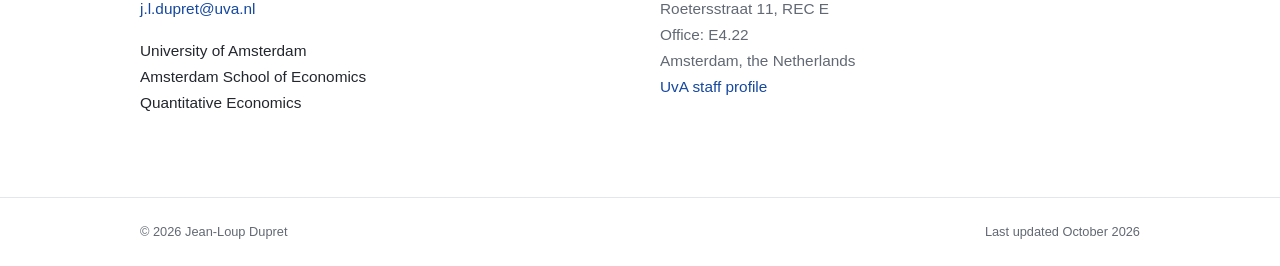
==== commit 38fd77c2: "Update index.html" ====
--- a/index.html
+++ b/index.html
@@ -41,7 +41,7 @@
           <p>I am an Assistant Professor in the <a href="https://www.uva.nl/profiel/d/u/j.l.dupret/j.l.dupret.html">Quantitative Economics section at the University of Amsterdam</a>, which I joined in September 2026.</p>
           <p>My research lies at the intersection of machine learning, stochastic control and mathematical finance. I develop methods for high-dimensional problems in finance and insurance, with interests ranging from optimal trading and hedging to mortality risk and variable annuities.</p>
           <p>Previously, I was a <a href="https://risklab.ethz.ch/"> RiskLab</a> postdoctoral researcher at ETH Zürich, working with <a href="https://people.math.ethz.ch/~patrickc/">Patrick Cheridito</a>. I obtained my PhD in Financial and Insurance Mathematics at UCLouvain (ISBA), supervised by <a href="https://sites.google.com/view/donatienhainaut/home">Donatien Hainaut</a>.</p>
-          <p> “Outside academia, I’m also quite into running, so feel free to reach out for a chat, a run, or both!</p>
+          <p> Besides research, I’m also quite into running, so feel free to reach out for a chat, a run, or both!</p>
           <div class="profile-links" aria-label="Academic profiles">
             <a href="mailto:j.l.dupret@uva.nl">Email</a>
             <a href="https://scholar.google.com/citations?user=-Y4waFkAAAAJ&amp;hl=en">Google Scholar</a>
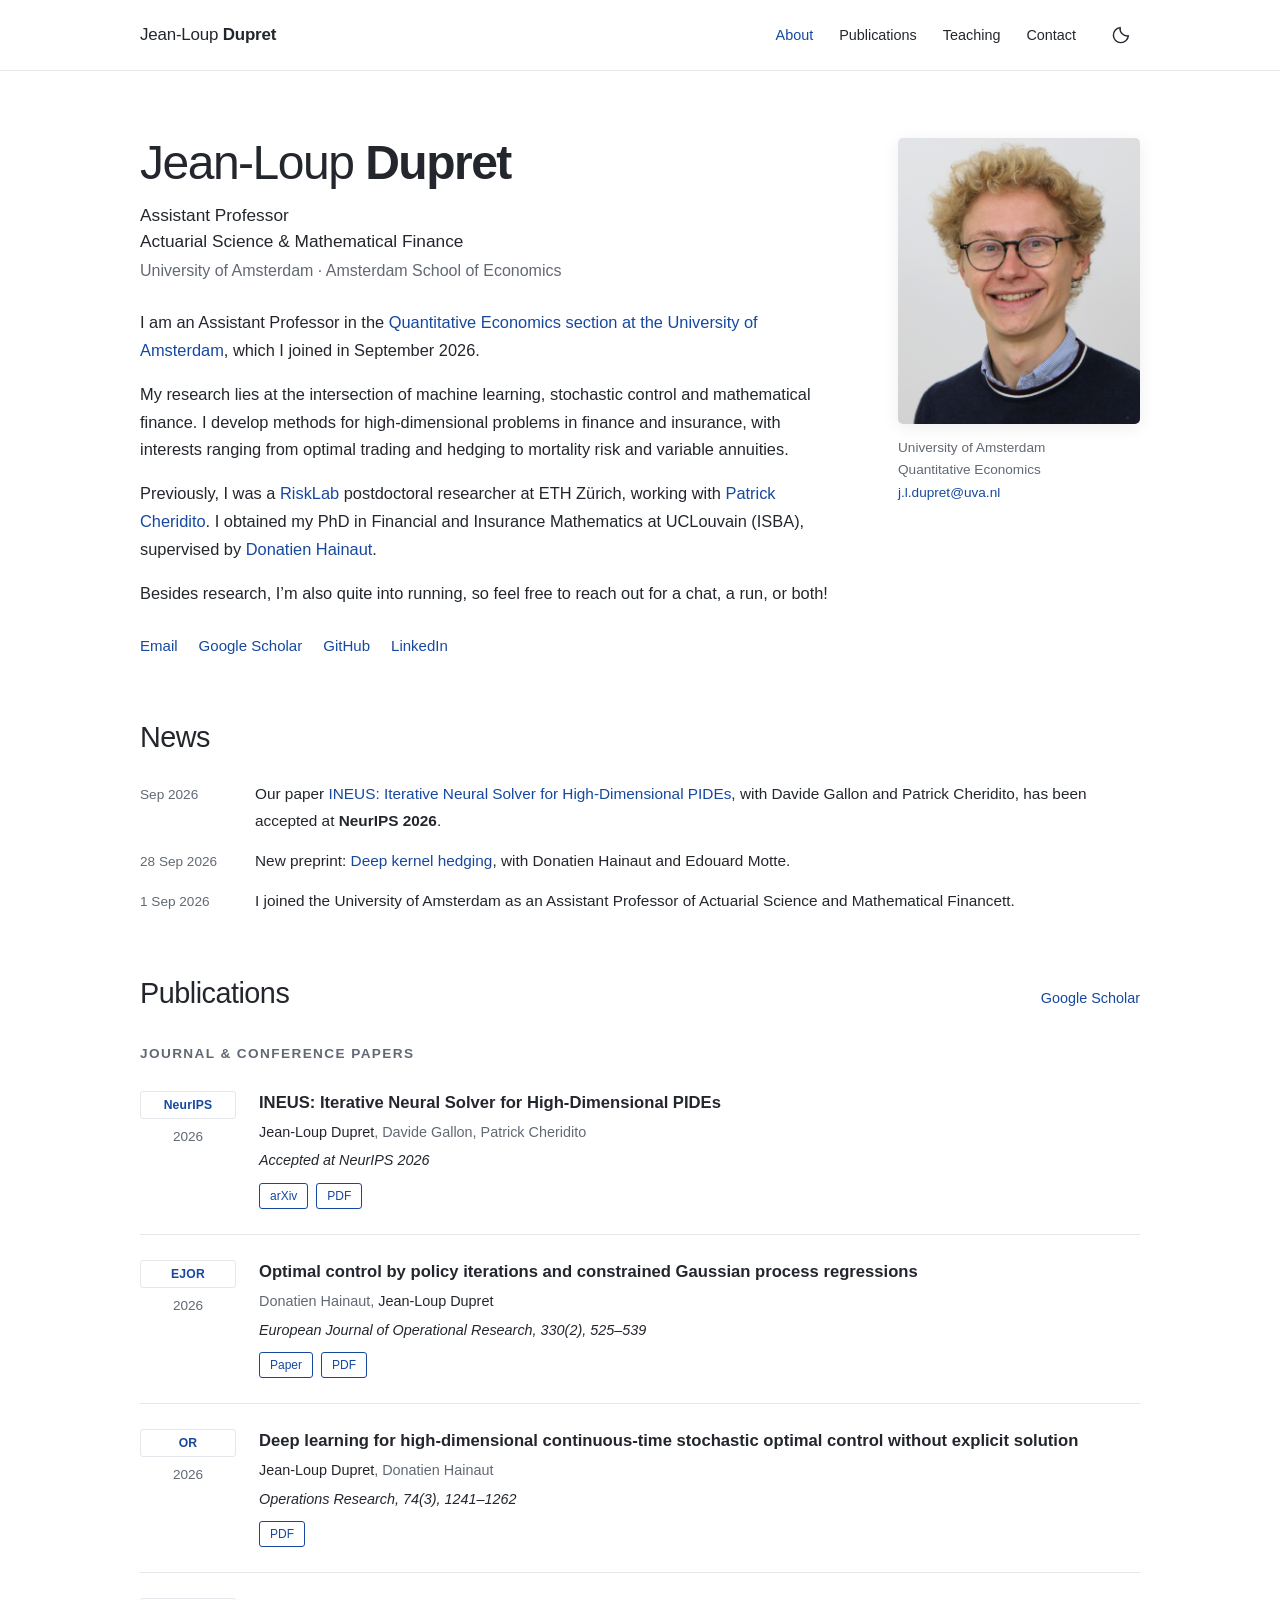
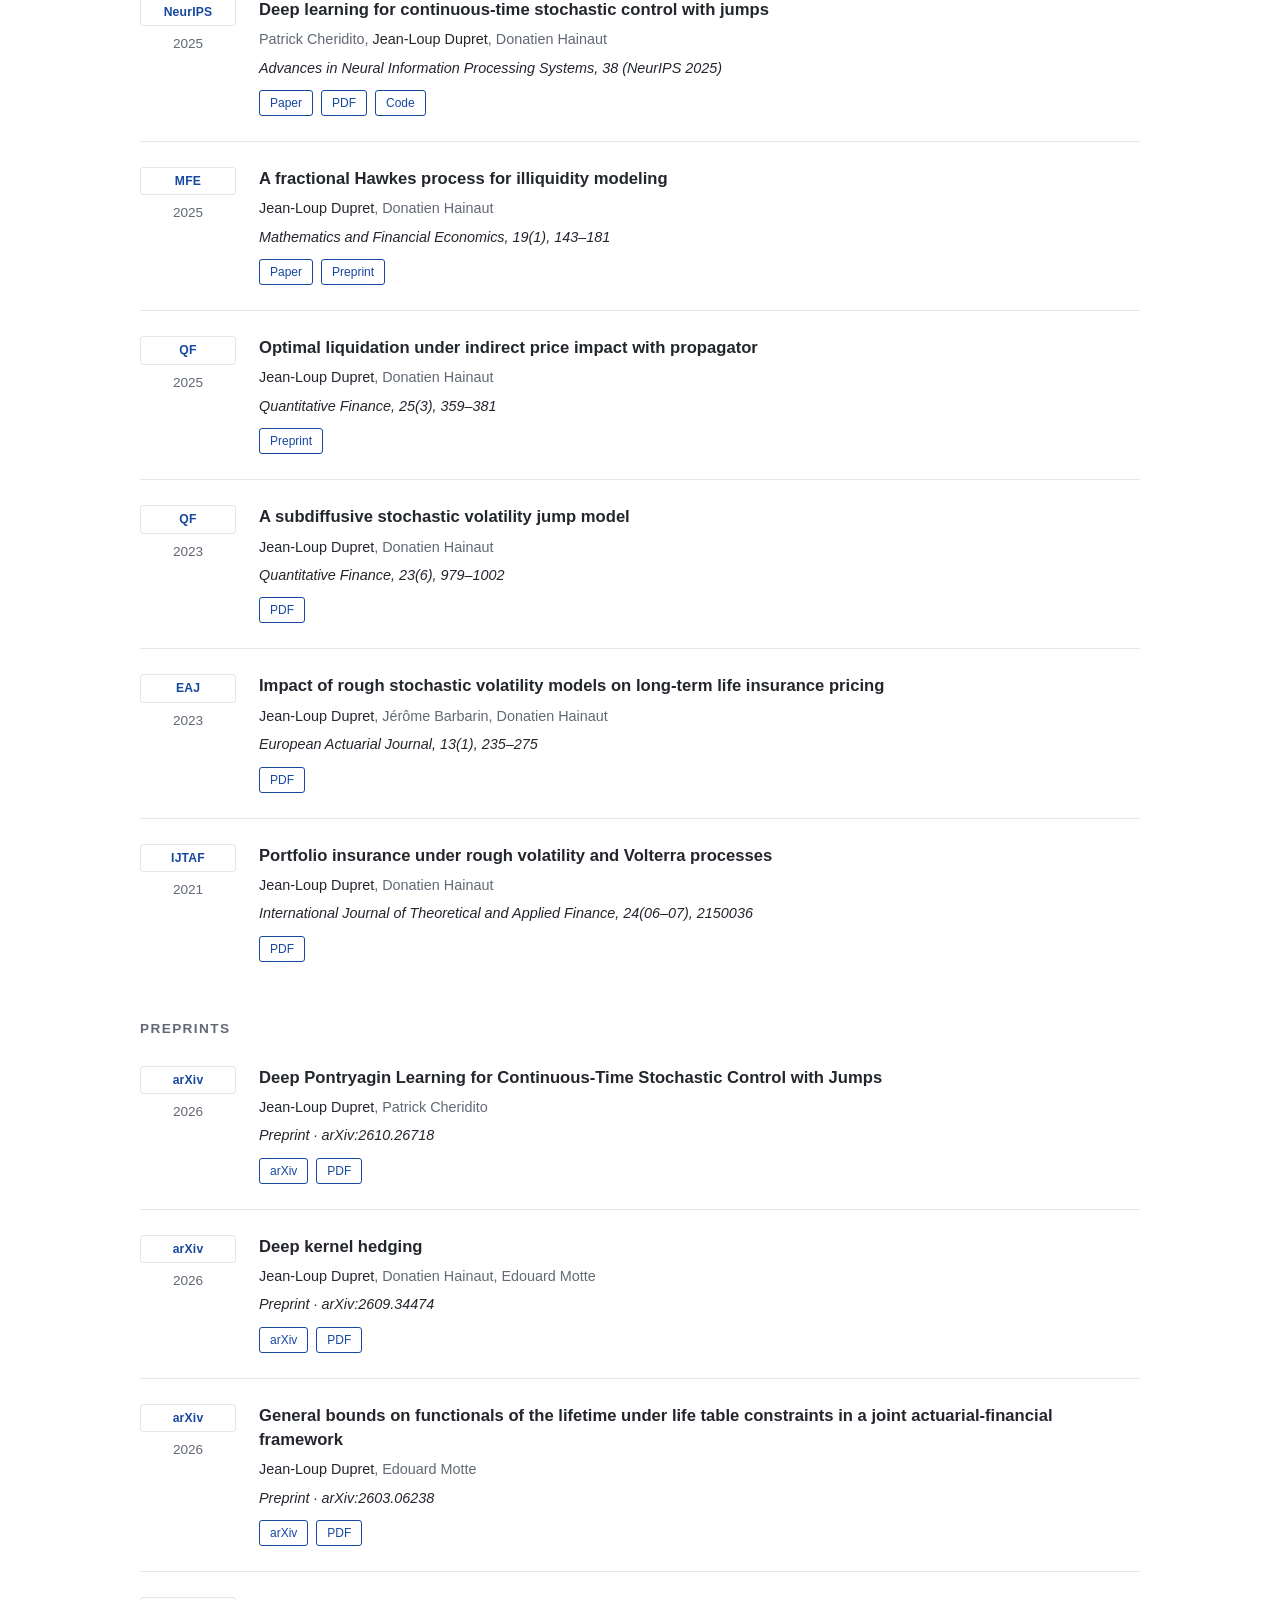
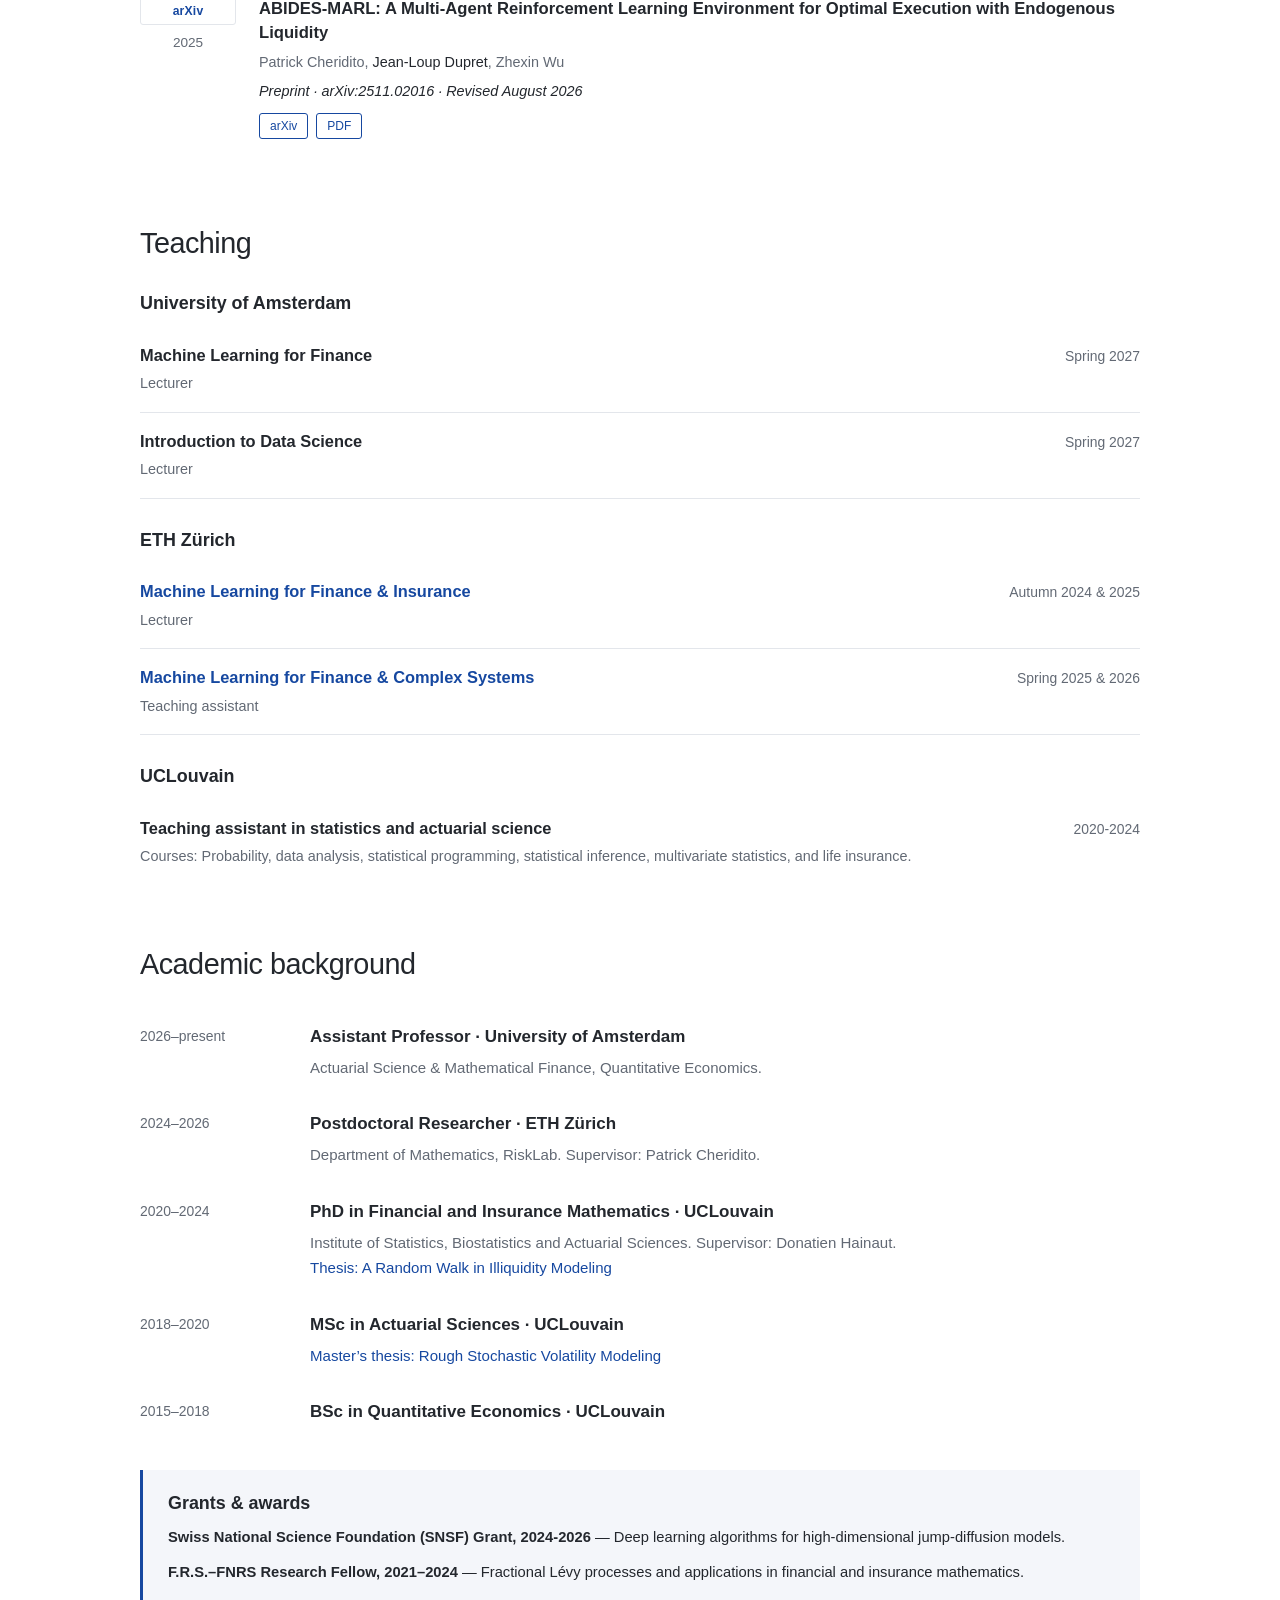
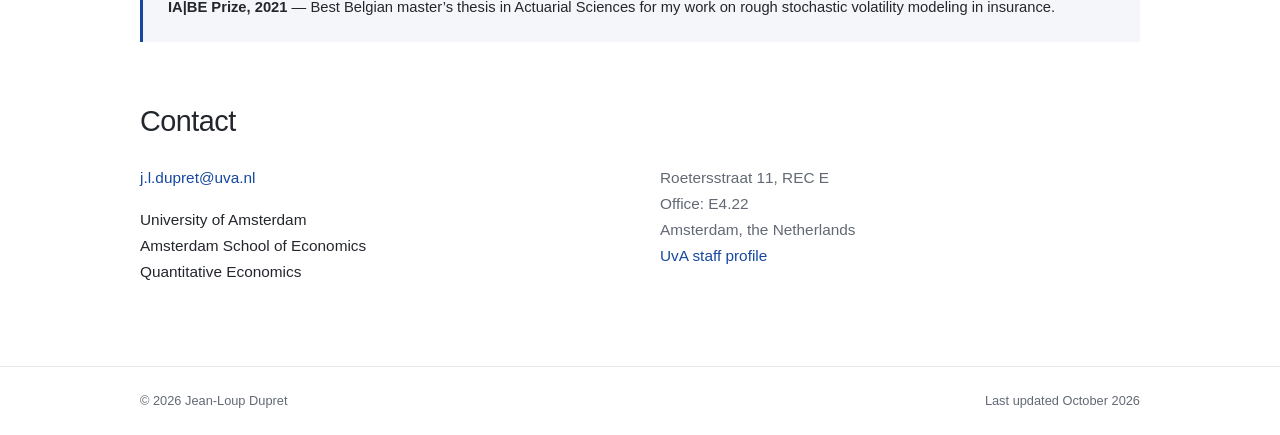
==== commit 6f0e3b42: "Update index.html" ====
--- a/index.html
+++ b/index.html
@@ -110,6 +110,21 @@
       <h3 class="group-title">Preprints</h3>
       <ol class="paper-list">
         <li class="paper">
+  <div class="paper-meta">
+    <span class="paper-label">arXiv</span>
+    <div class="paper-year">2026</div>
+  </div>
+  <div>
+    <h3><a href="https://arxiv.org/abs/2610.26718">Deep Pontryagin Learning for Continuous-Time Stochastic Control with Jumps</a></h3>
+    <p class="authors"><strong>Jean-Loup Dupret</strong>, Patrick Cheridito</p>
+    <p class="venue">Preprint · arXiv:2610.26718</p>
+    <div class="paper-links">
+      <a href="https://arxiv.org/abs/2610.26718" aria-label="arXiv: Deep Pontryagin Learning for Continuous-Time Stochastic Control with Jumps">arXiv</a>
+      <a href="https://arxiv.org/pdf/2610.26718" aria-label="PDF: Deep Pontryagin Learning for Continuous-Time Stochastic Control with Jumps">PDF</a>
+    </div>
+  </div>
+</li>
+        <li class="paper">
           <div class="paper-meta"><span class="paper-label">arXiv</span><div class="paper-year">2026</div></div>
           <div><h3><a href="https://arxiv.org/abs/2609.34474">Deep kernel hedging</a></h3><p class="authors"><strong>Jean-Loup Dupret</strong>, Donatien Hainaut, Edouard Motte</p><p class="venue">Preprint · arXiv:2609.34474</p><div class="paper-links"><a href="https://arxiv.org/abs/2609.34474" aria-label="arXiv: Deep kernel hedging">arXiv</a><a href="https://arxiv.org/pdf/2609.34474" aria-label="PDF: Deep kernel hedging">PDF</a></div></div>
         </li>
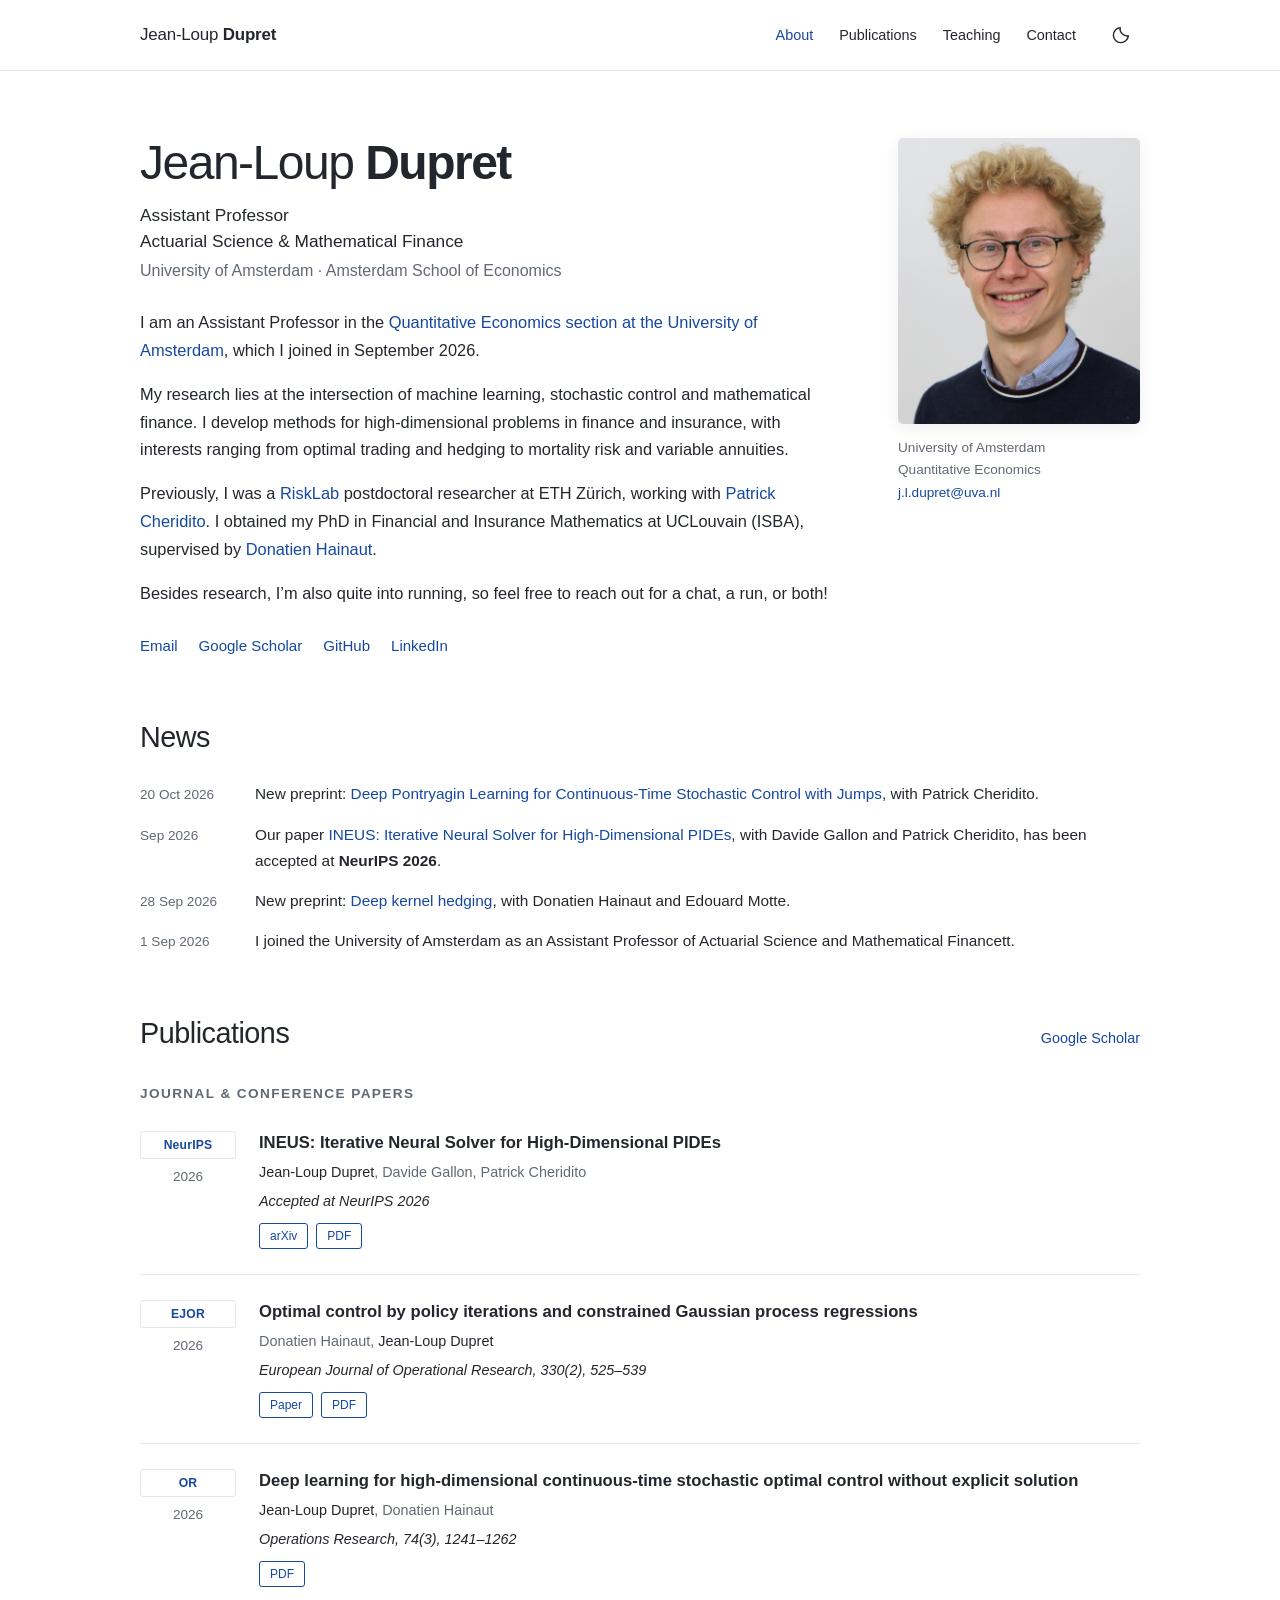
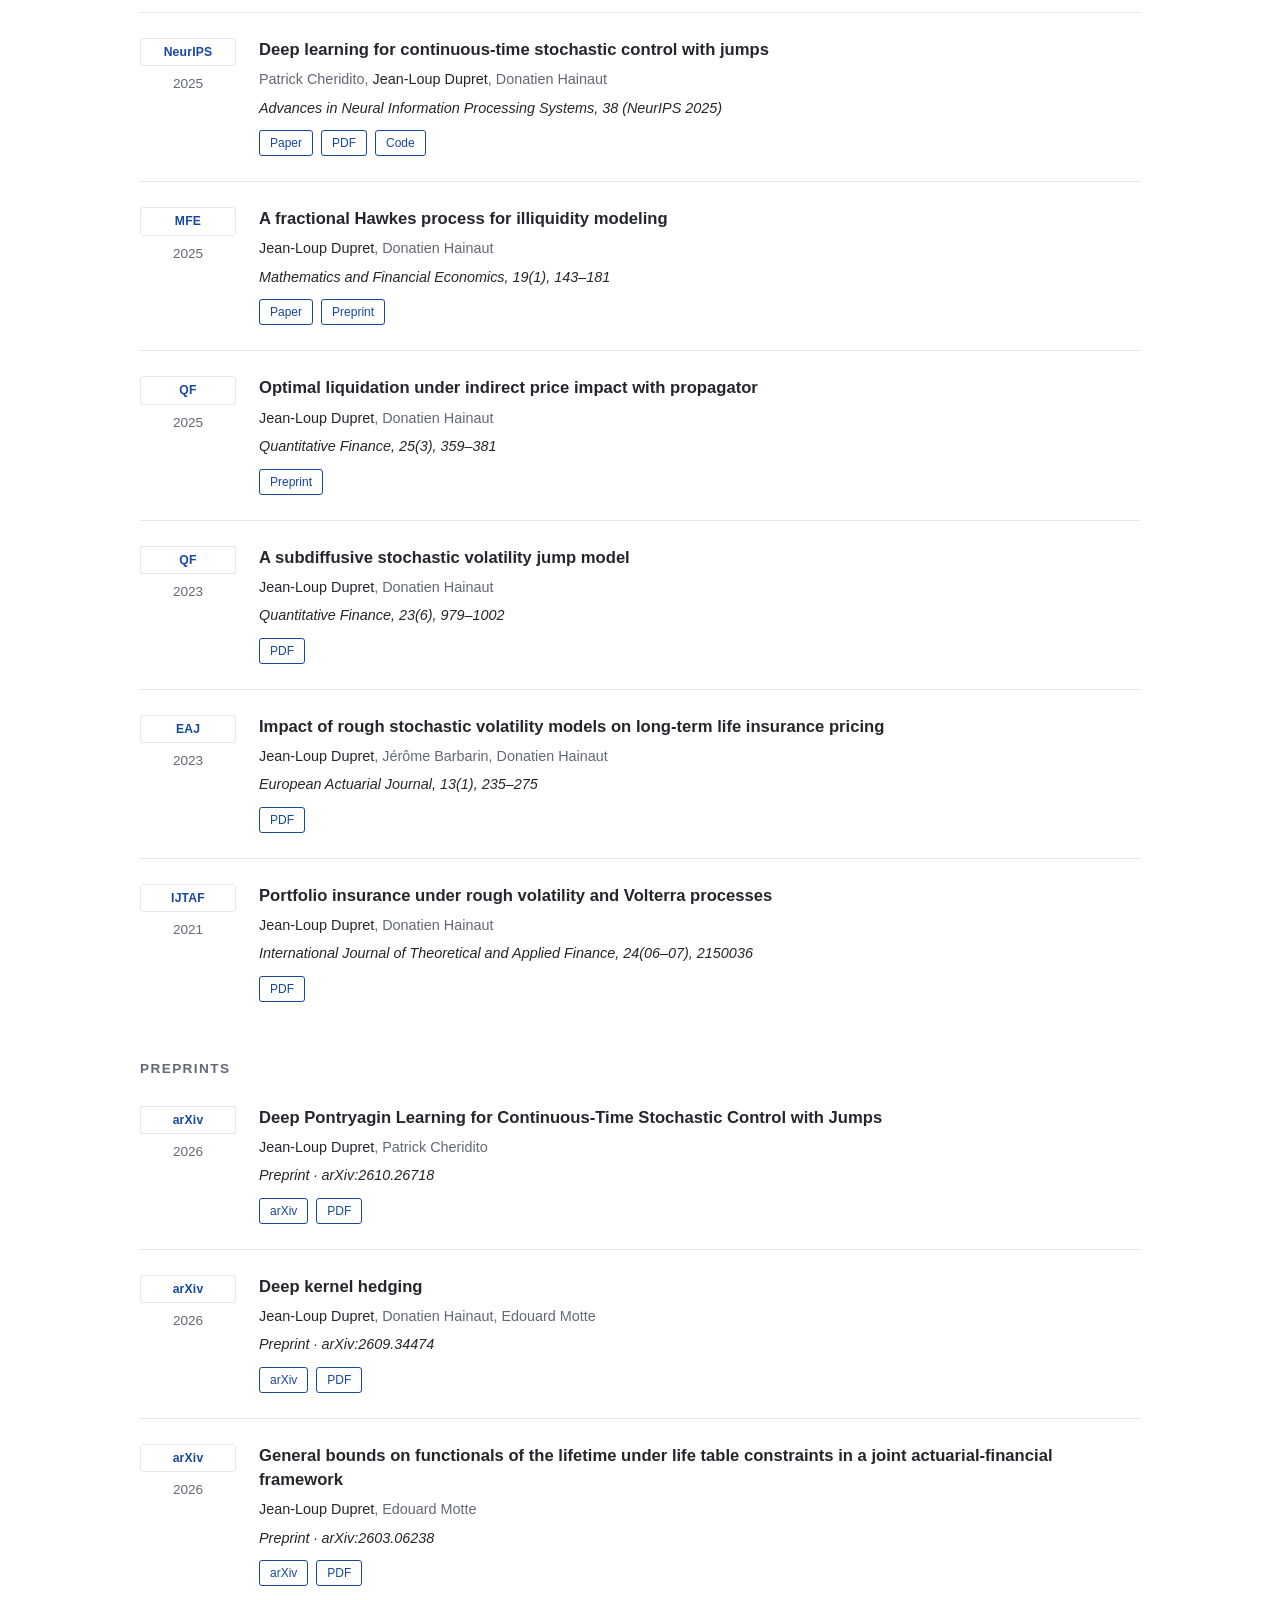
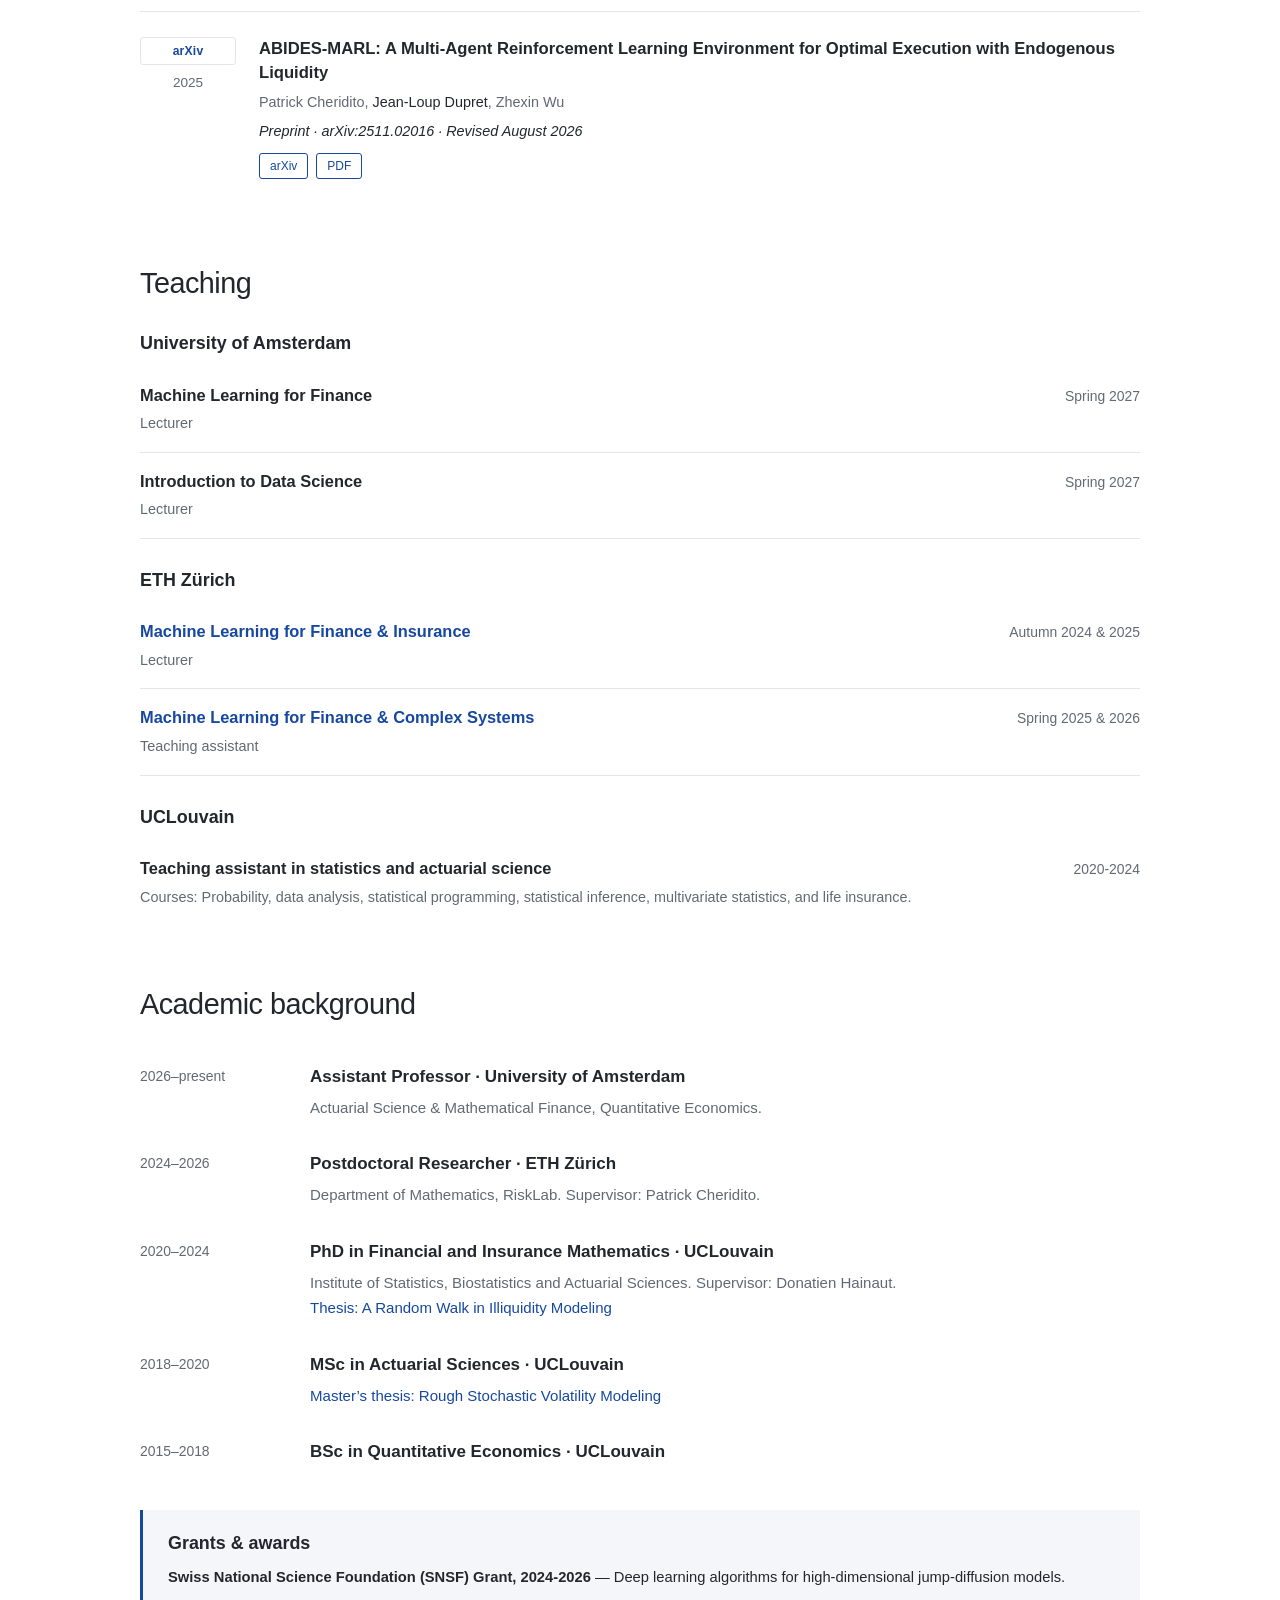
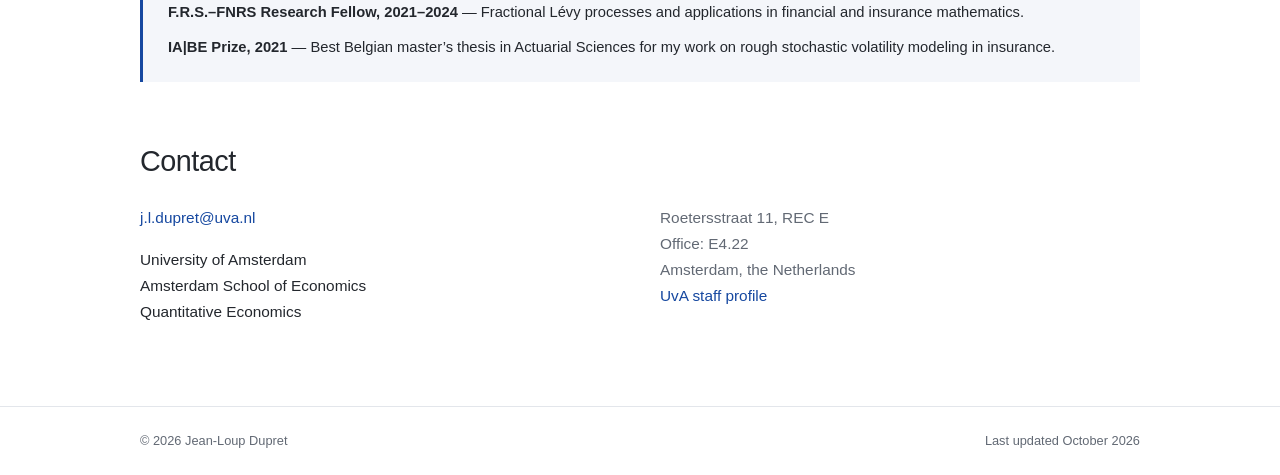
==== commit cc25b0a0: "Update index.html" ====
--- a/index.html
+++ b/index.html
@@ -60,6 +60,7 @@
     <section class="section" aria-labelledby="news-title">
       <h2 id="news-title">News</h2>
       <dl class="news-list">
+        <dt>20 Oct 2026</dt><dd>New preprint: <a href="https://arxiv.org/abs/2610.26718">Deep Pontryagin Learning for Continuous-Time Stochastic Control with Jumps</a>, with Patrick Cheridito.</dd>
         <dt>Sep 2026</dt><dd>Our paper <a href="https://arxiv.org/abs/2605.06281">INEUS: Iterative Neural Solver for High-Dimensional PIDEs</a>, with Davide Gallon and Patrick Cheridito, has been accepted at <strong>NeurIPS 2026</strong>.</dd>
         <dt>28 Sep 2026</dt><dd>New preprint: <a href="https://arxiv.org/abs/2609.34474">Deep kernel hedging</a>, with Donatien Hainaut and Edouard Motte.</dd>
         <dt>1 Sep 2026</dt><dd>I joined the University of Amsterdam as an Assistant Professor of Actuarial Science and Mathematical Financett.</dd>
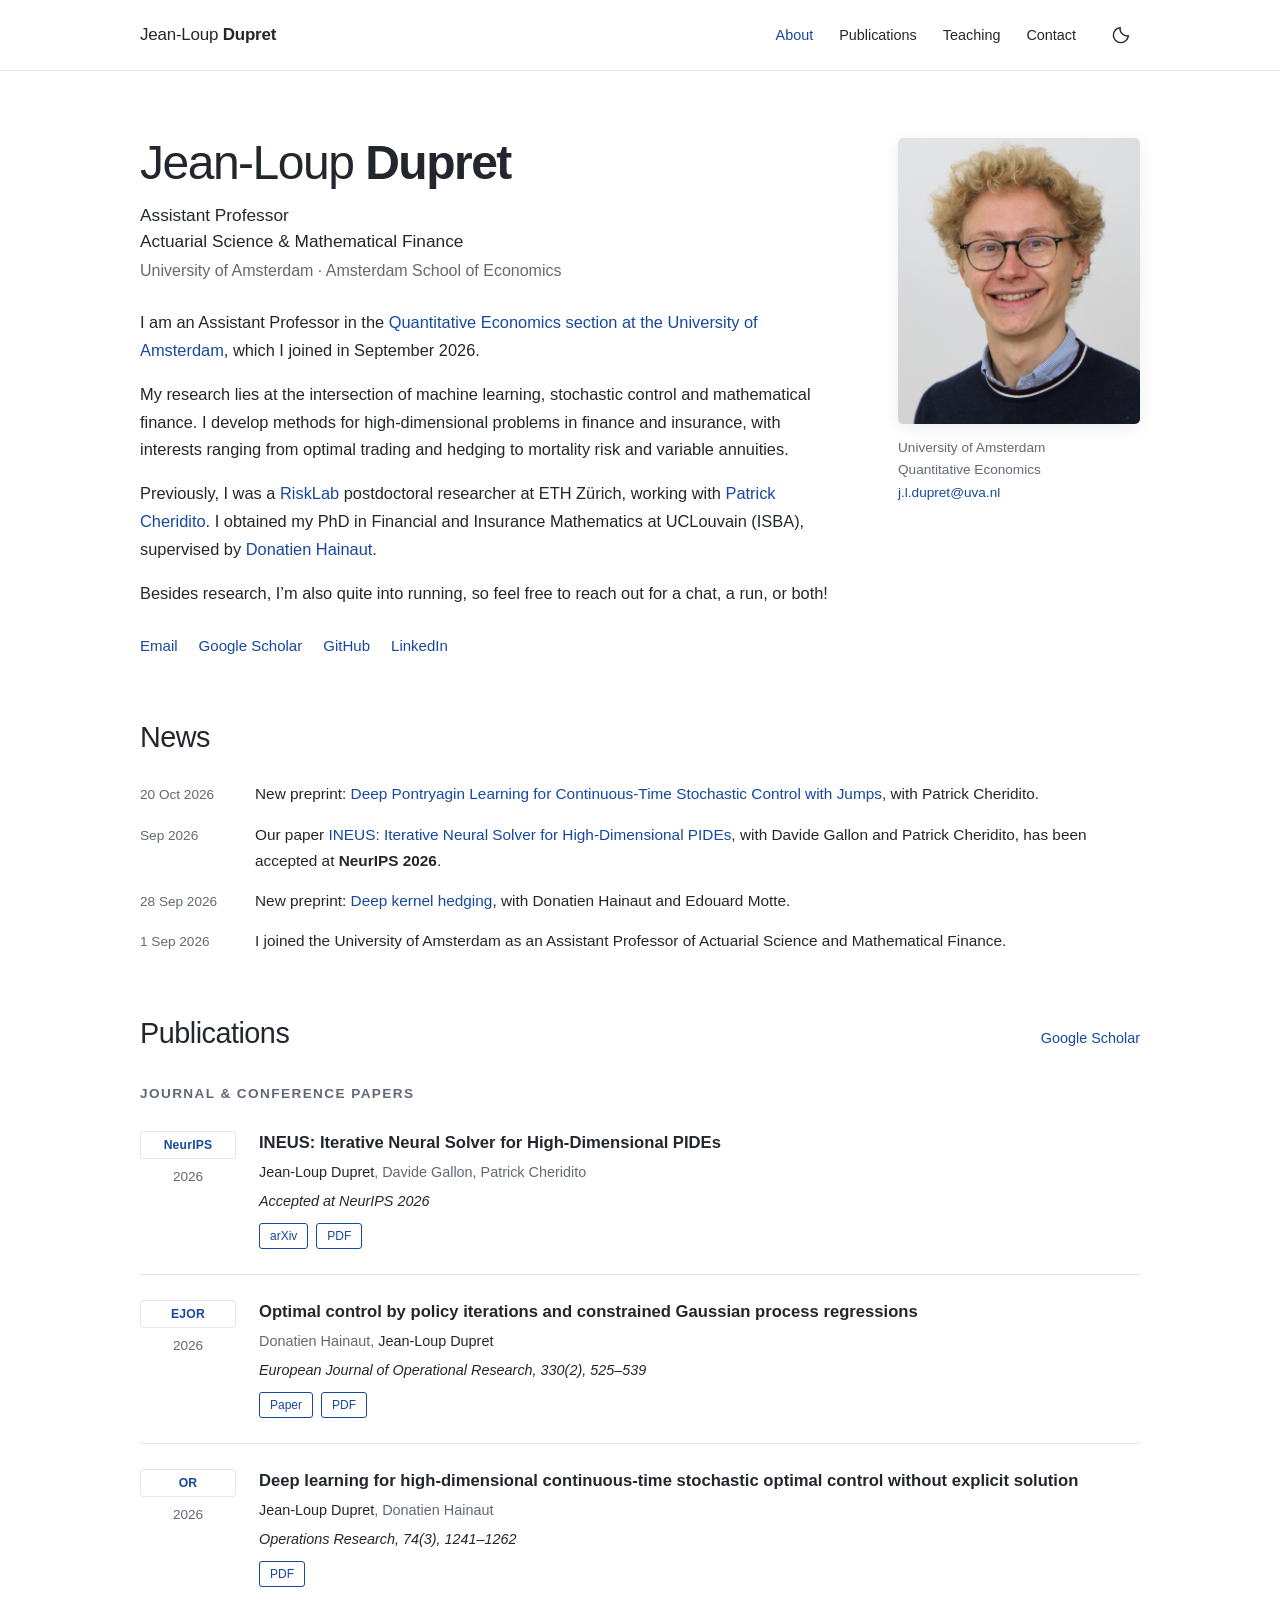
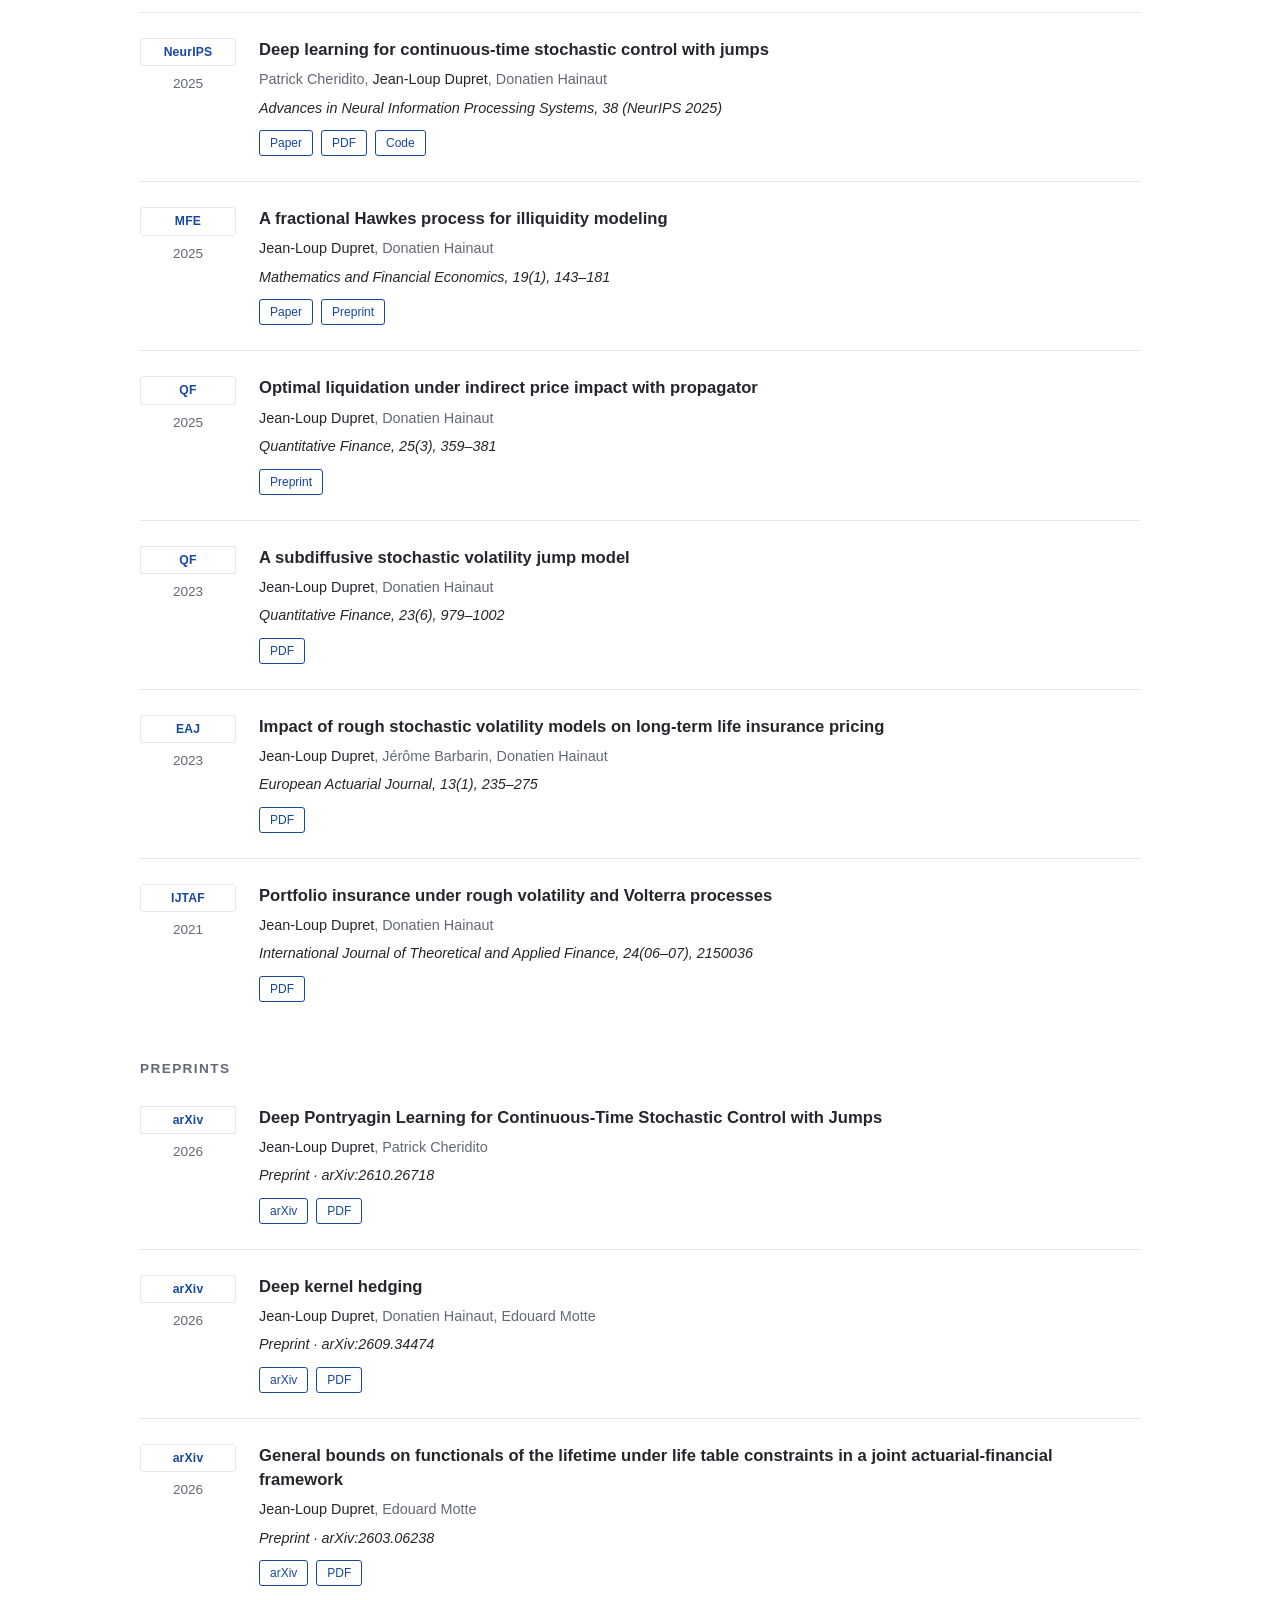
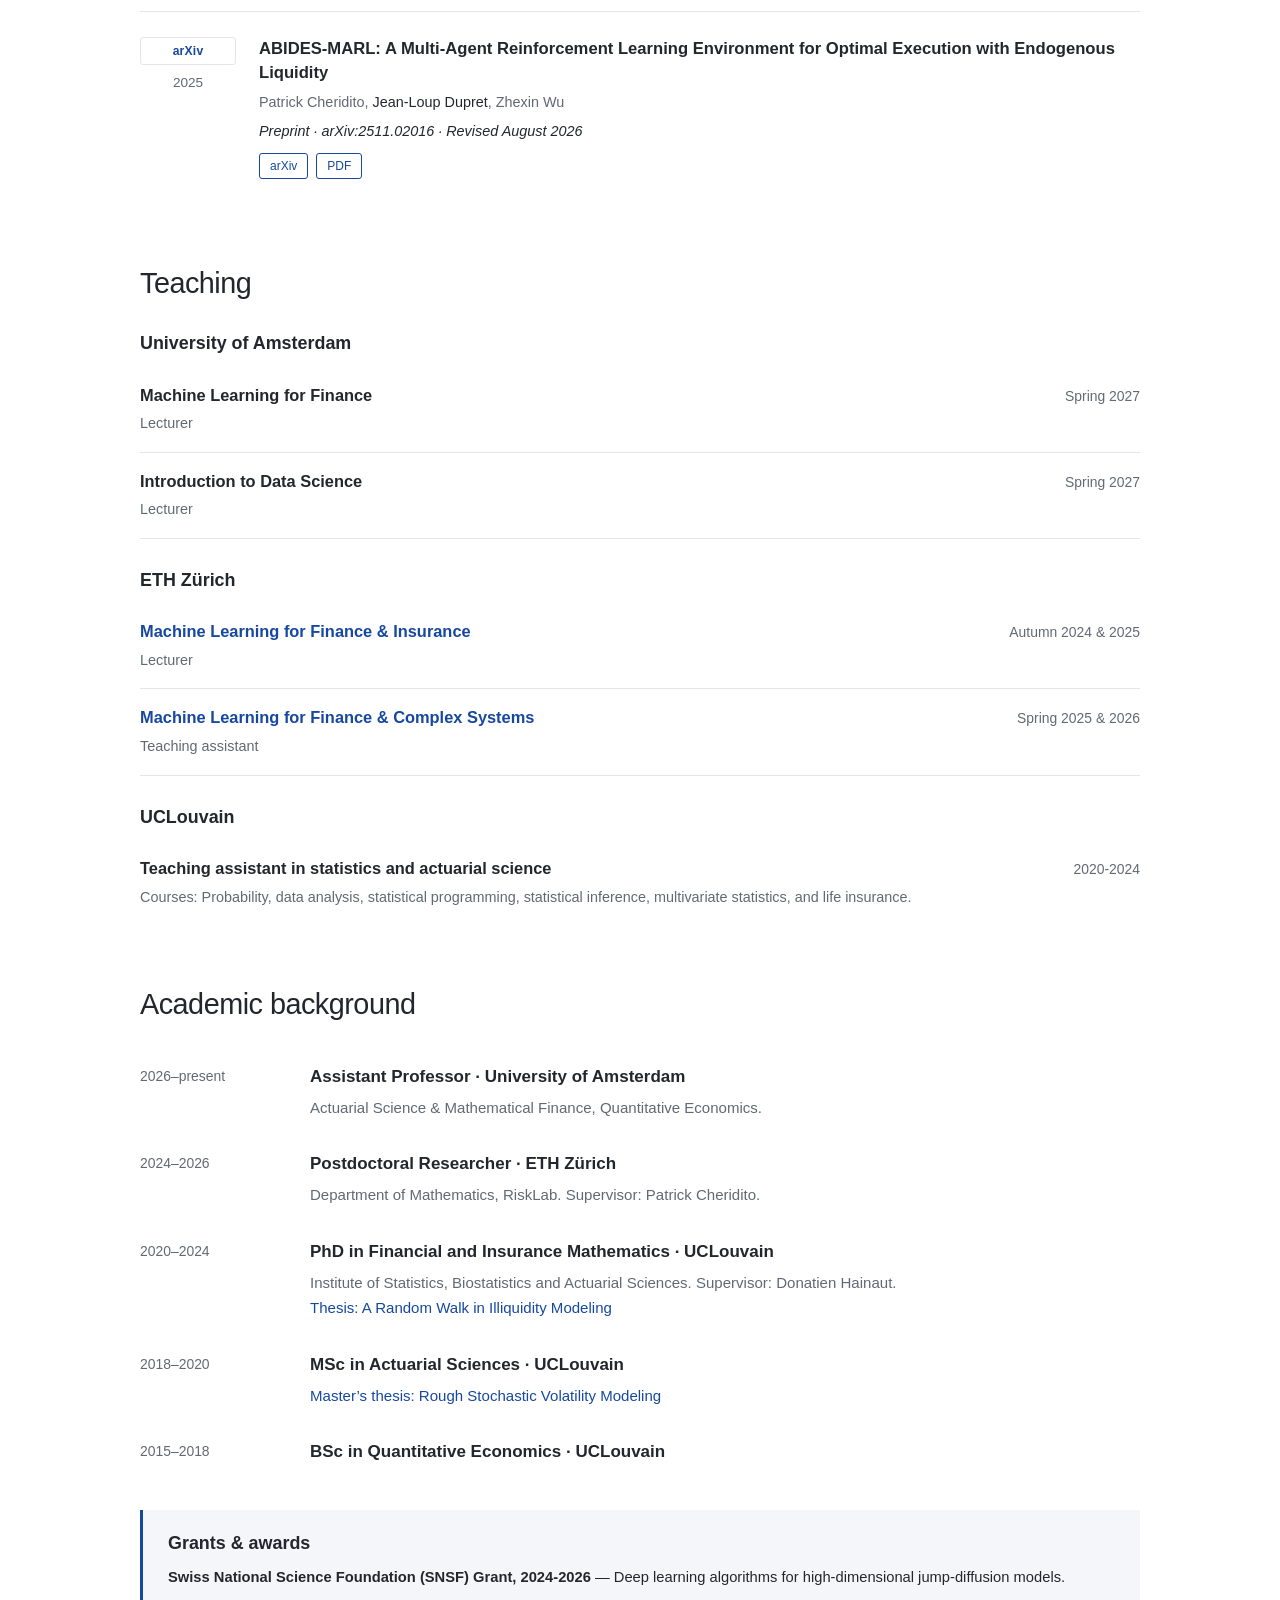
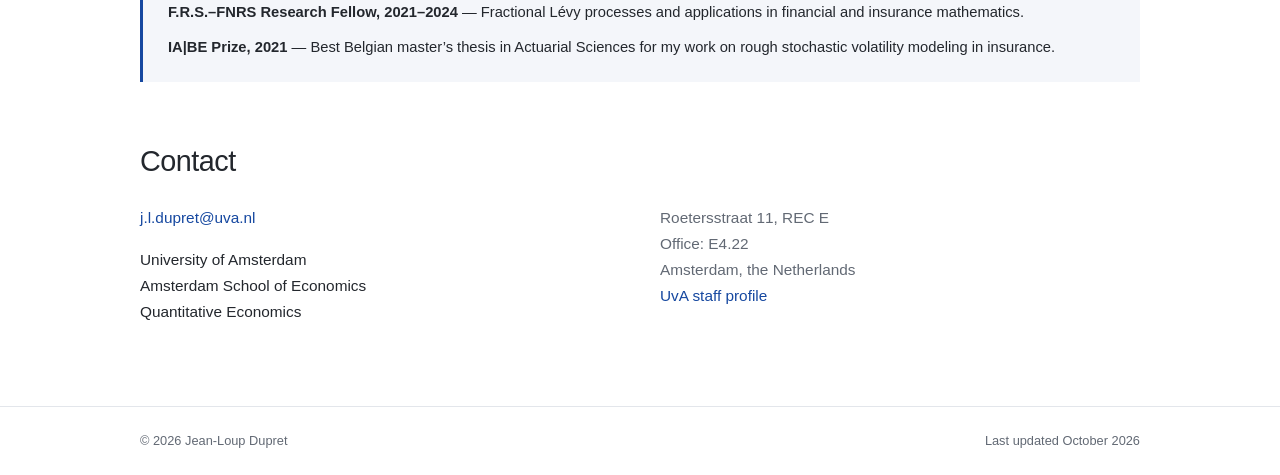
==== commit 3a877f5d: "Update index.html" ====
--- a/index.html
+++ b/index.html
@@ -63,7 +63,7 @@
         <dt>20 Oct 2026</dt><dd>New preprint: <a href="https://arxiv.org/abs/2610.26718">Deep Pontryagin Learning for Continuous-Time Stochastic Control with Jumps</a>, with Patrick Cheridito.</dd>
         <dt>Sep 2026</dt><dd>Our paper <a href="https://arxiv.org/abs/2605.06281">INEUS: Iterative Neural Solver for High-Dimensional PIDEs</a>, with Davide Gallon and Patrick Cheridito, has been accepted at <strong>NeurIPS 2026</strong>.</dd>
         <dt>28 Sep 2026</dt><dd>New preprint: <a href="https://arxiv.org/abs/2609.34474">Deep kernel hedging</a>, with Donatien Hainaut and Edouard Motte.</dd>
-        <dt>1 Sep 2026</dt><dd>I joined the University of Amsterdam as an Assistant Professor of Actuarial Science and Mathematical Financett.</dd>
+        <dt>1 Sep 2026</dt><dd>I joined the University of Amsterdam as an Assistant Professor of Actuarial Science and Mathematical Finance.</dd>
       </dl>
     </section>
 
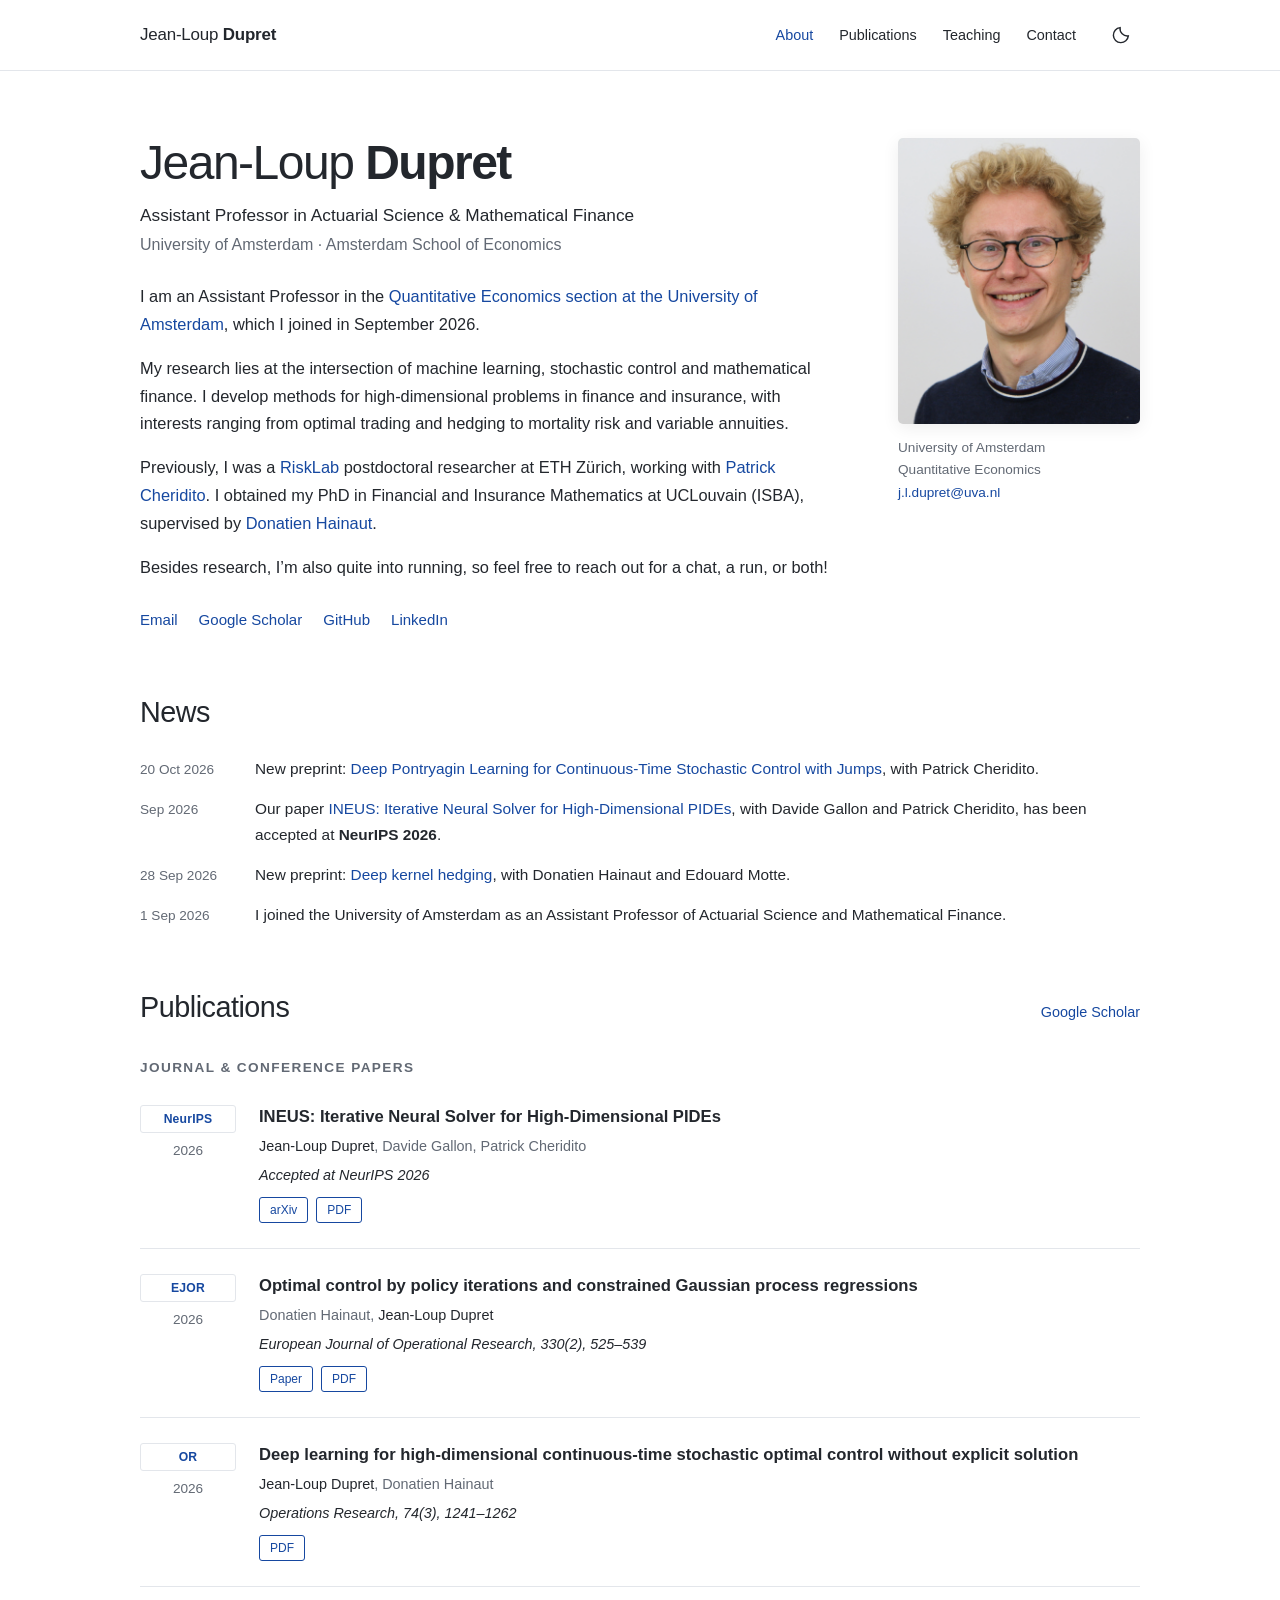
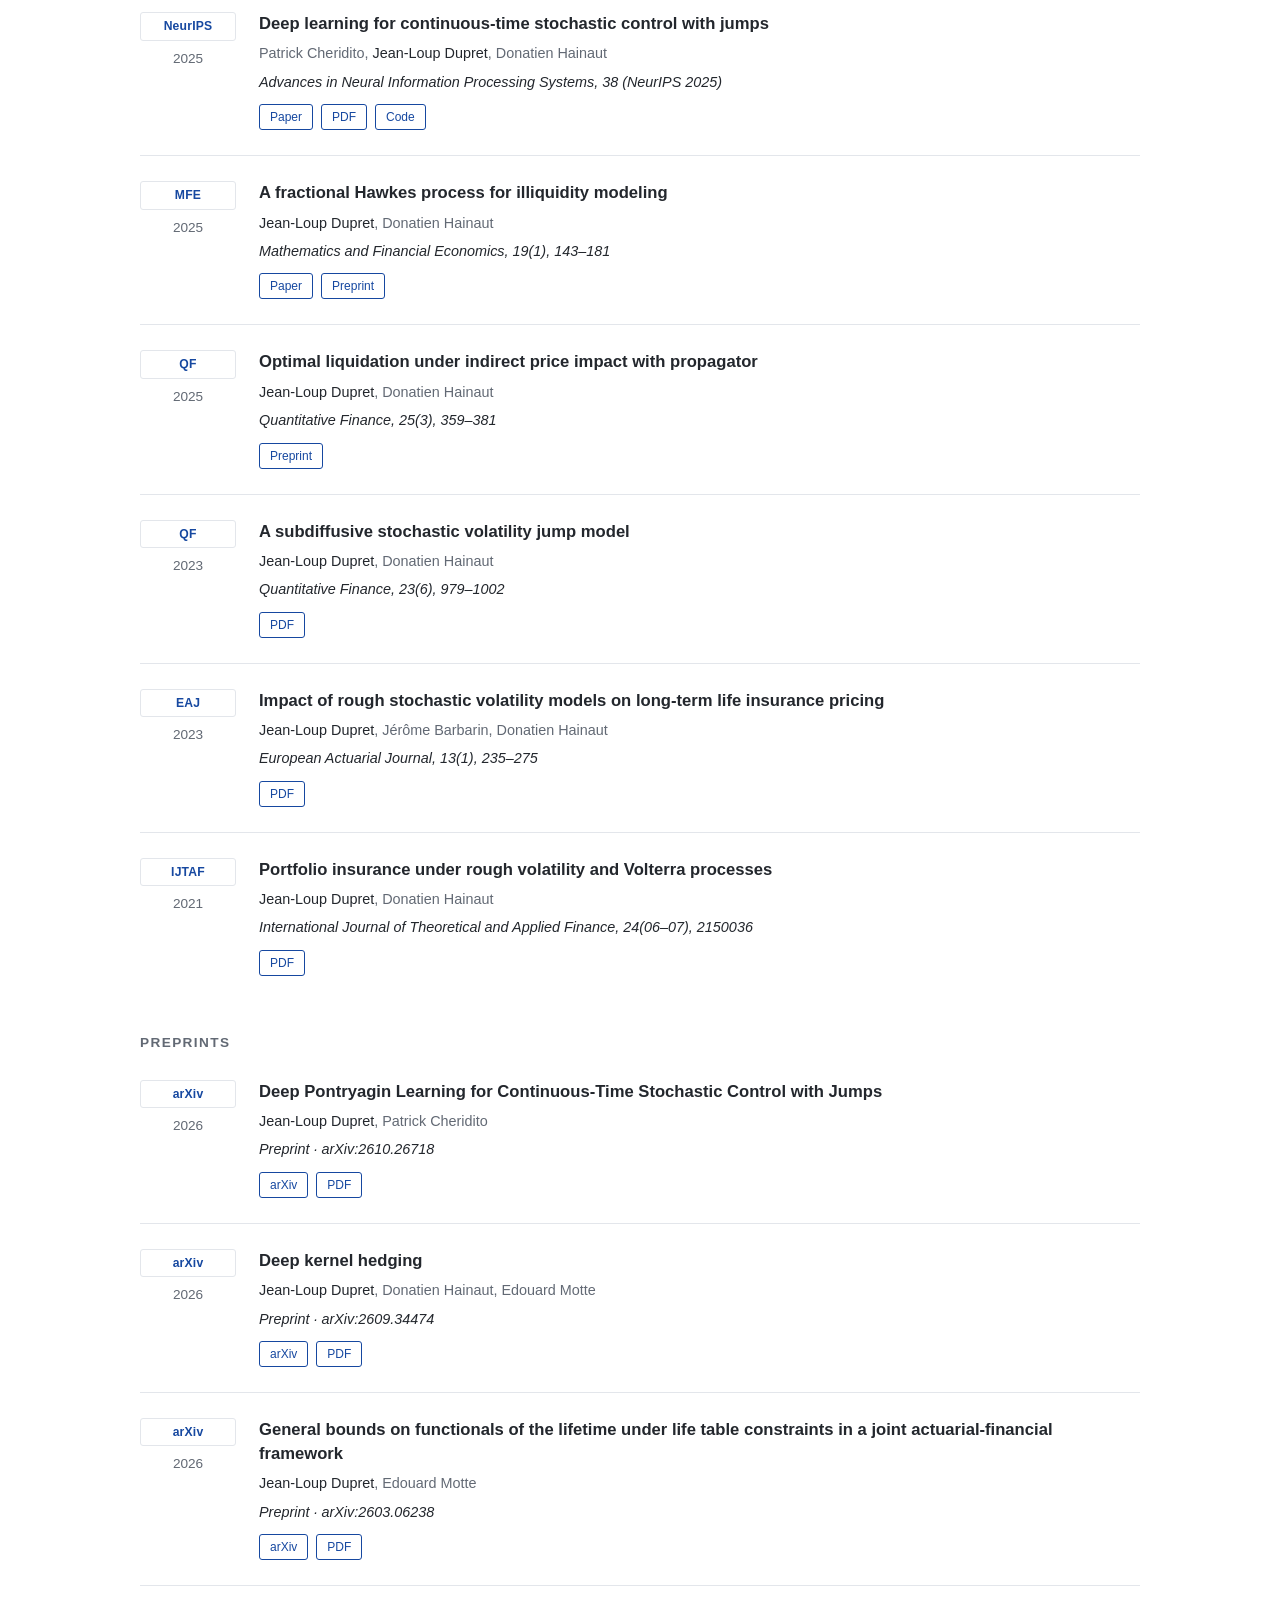
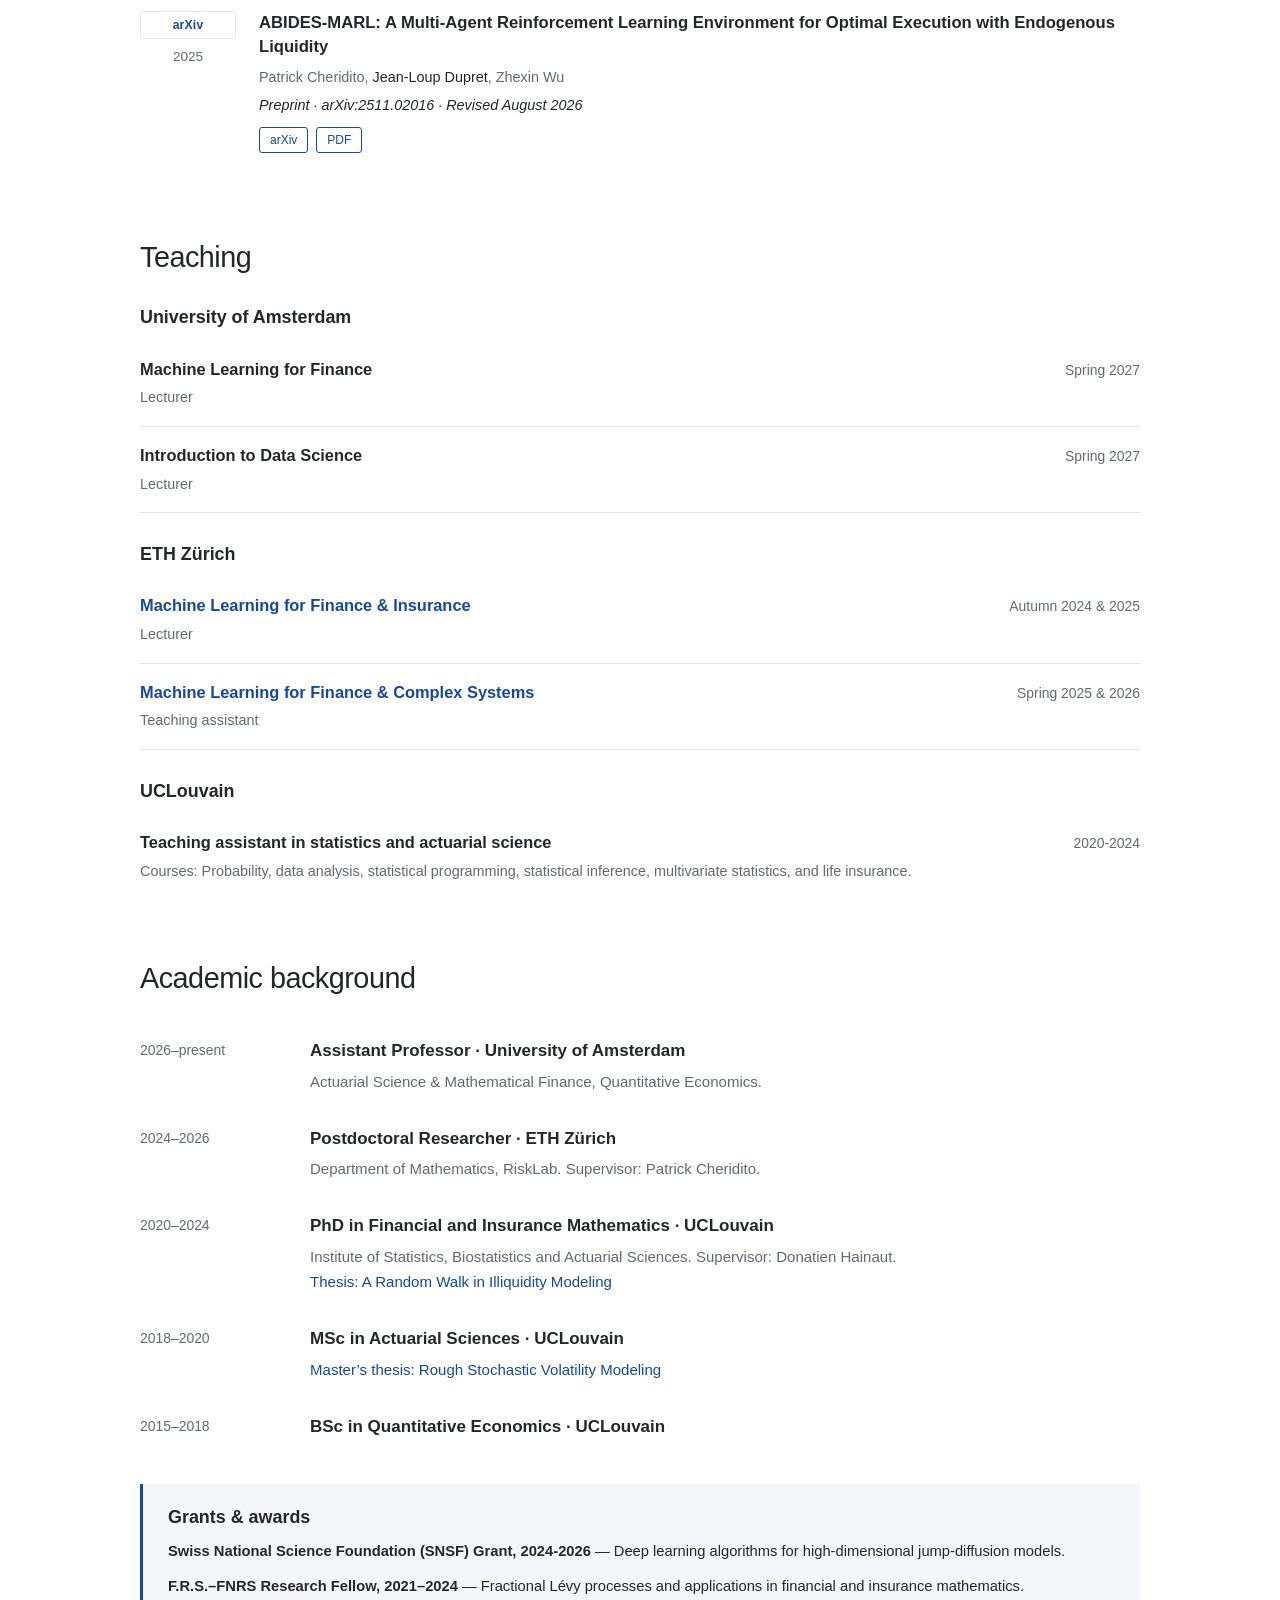
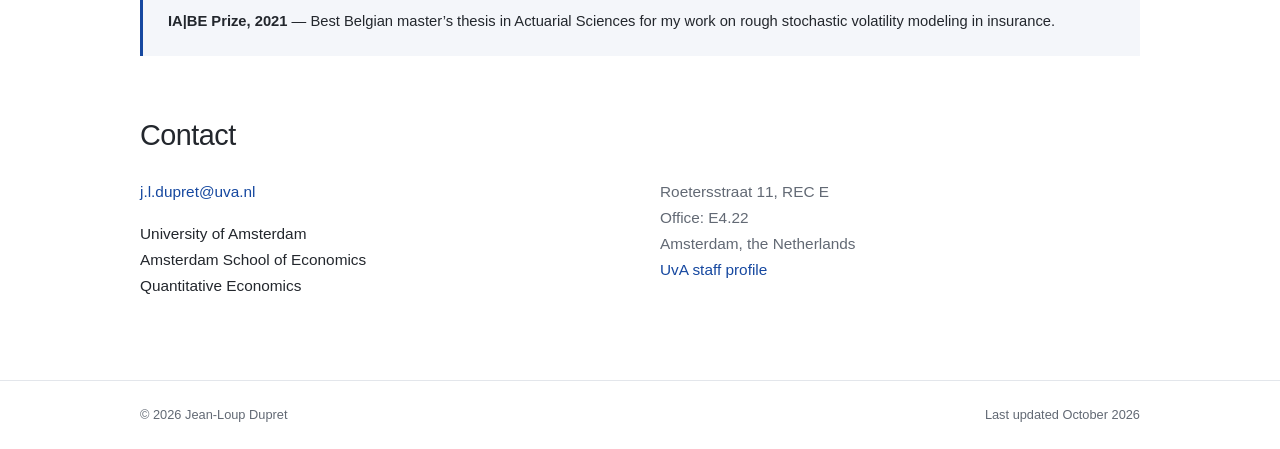
==== commit f278c1f9: "Update index.html" ====
--- a/index.html
+++ b/index.html
@@ -37,7 +37,7 @@
       <div class="intro">
         <div class="intro-copy">
           <h1 id="name">Jean-Loup <strong>Dupret</strong></h1>
-          <p class="role">Assistant Professor<br>Actuarial Science &amp; Mathematical Finance<span>University of Amsterdam · Amsterdam School of Economics</span></p>
+          <p class="role">Assistant Professor in Actuarial Science &amp; Mathematical Finance<span>University of Amsterdam · Amsterdam School of Economics</span></p>
           <p>I am an Assistant Professor in the <a href="https://www.uva.nl/profiel/d/u/j.l.dupret/j.l.dupret.html">Quantitative Economics section at the University of Amsterdam</a>, which I joined in September 2026.</p>
           <p>My research lies at the intersection of machine learning, stochastic control and mathematical finance. I develop methods for high-dimensional problems in finance and insurance, with interests ranging from optimal trading and hedging to mortality risk and variable annuities.</p>
           <p>Previously, I was a <a href="https://risklab.ethz.ch/"> RiskLab</a> postdoctoral researcher at ETH Zürich, working with <a href="https://people.math.ethz.ch/~patrickc/">Patrick Cheridito</a>. I obtained my PhD in Financial and Insurance Mathematics at UCLouvain (ISBA), supervised by <a href="https://sites.google.com/view/donatienhainaut/home">Donatien Hainaut</a>.</p>
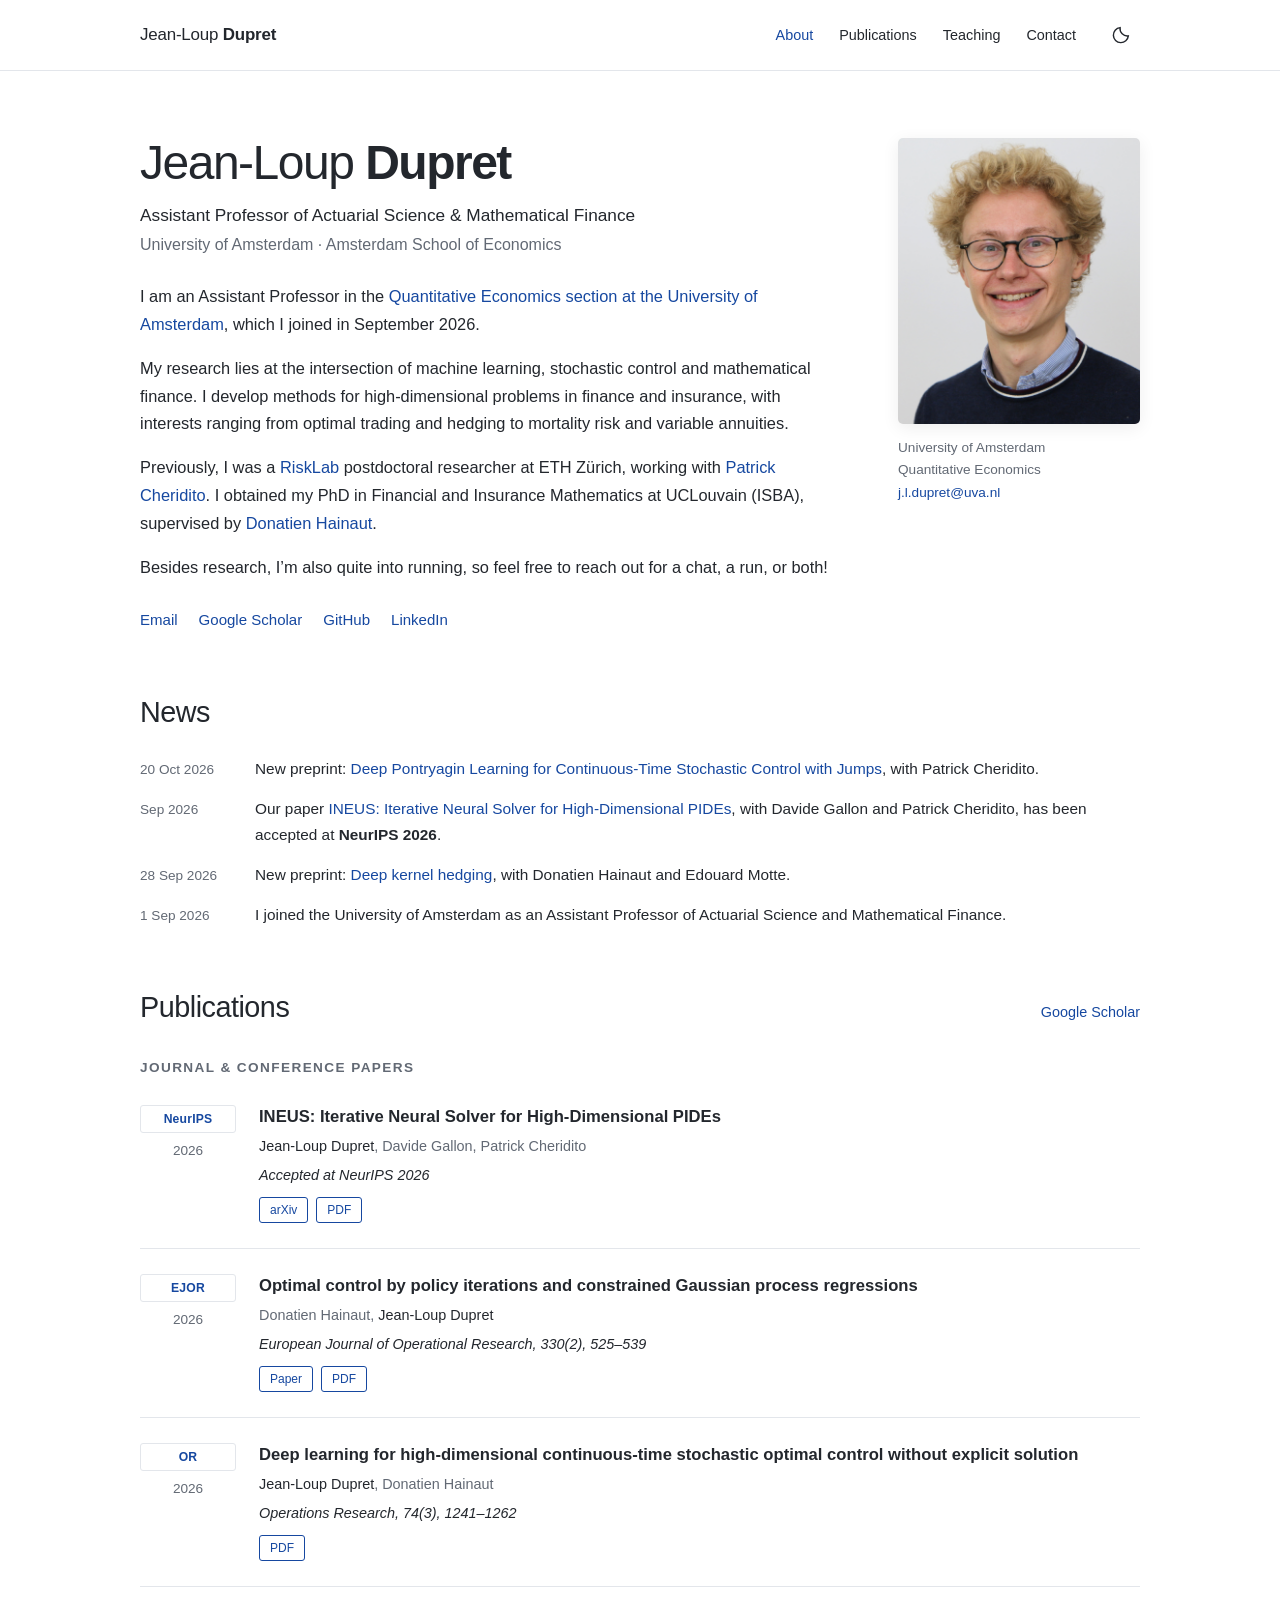
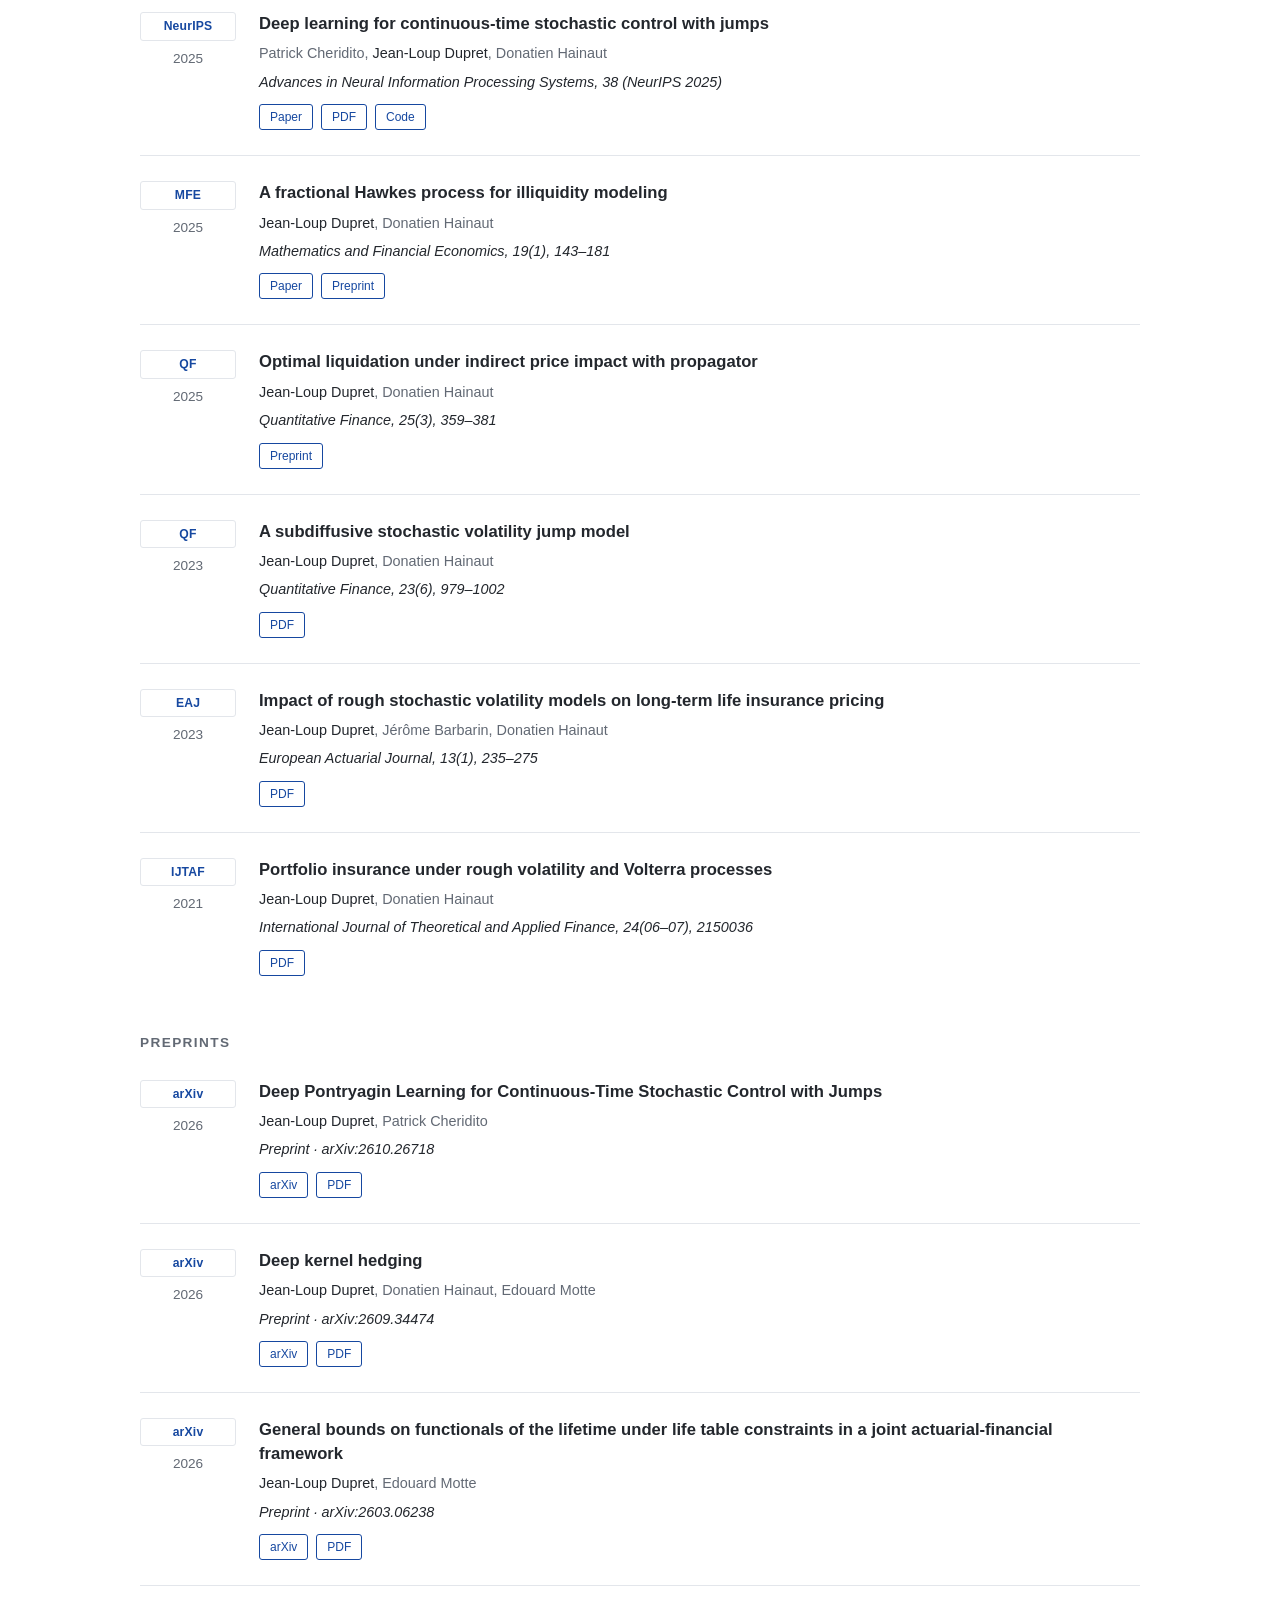
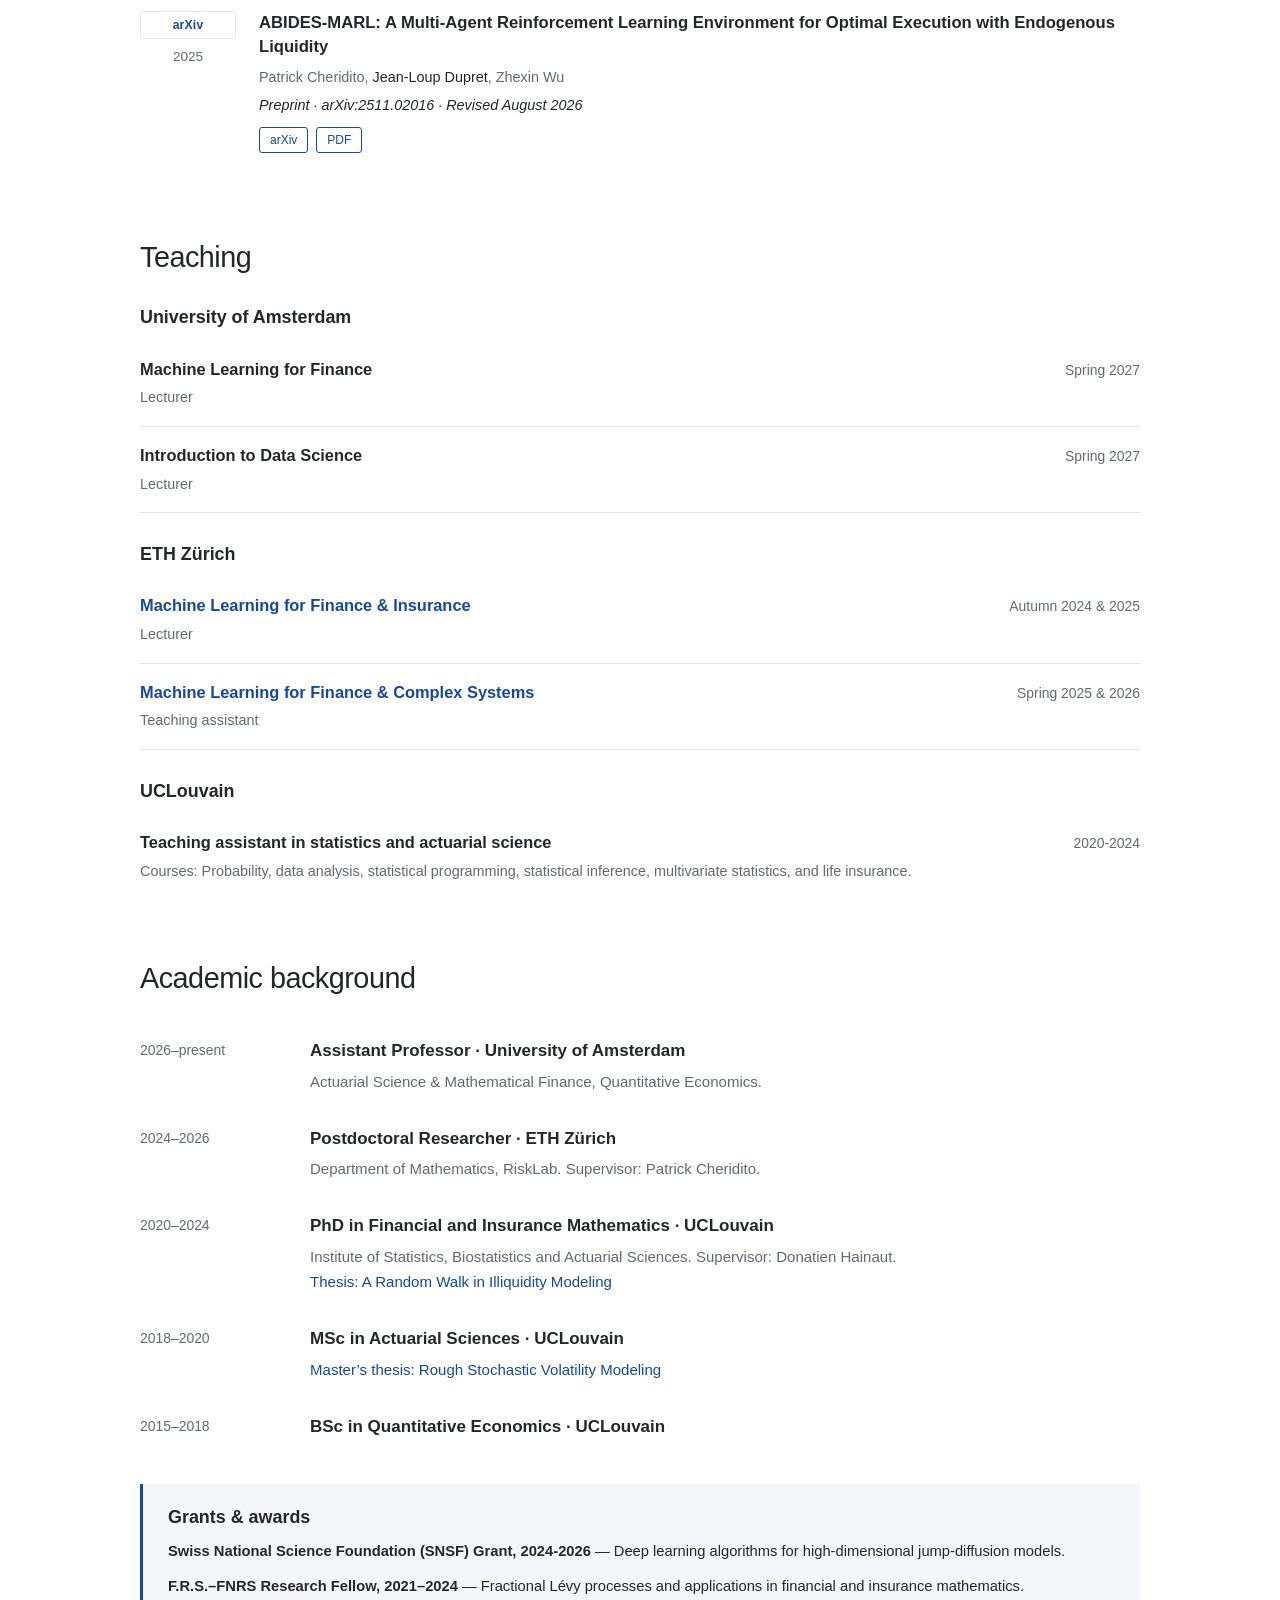
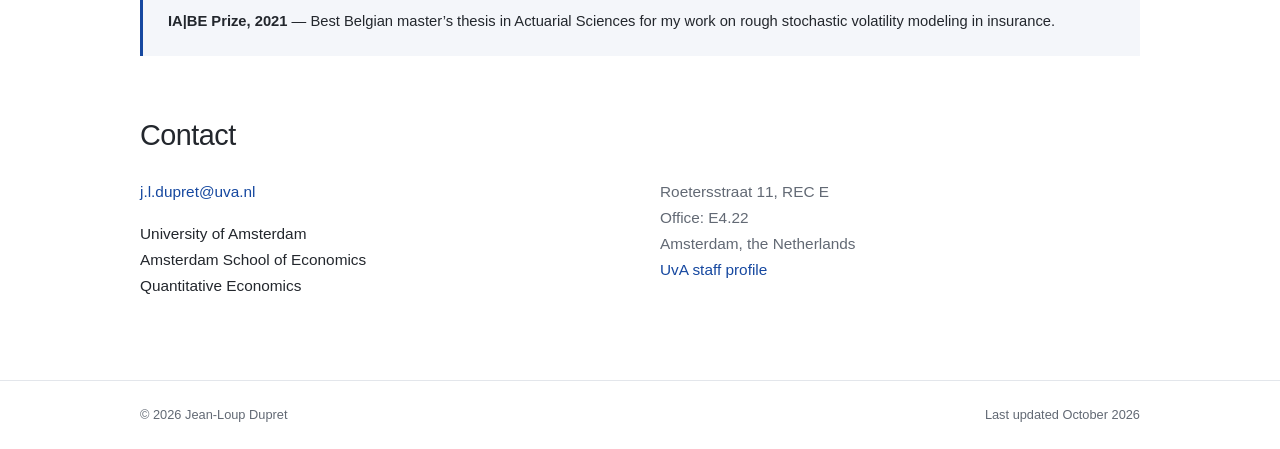
==== commit 6e3d5f6e: "Update index.html" ====
--- a/index.html
+++ b/index.html
@@ -37,7 +37,7 @@
       <div class="intro">
         <div class="intro-copy">
           <h1 id="name">Jean-Loup <strong>Dupret</strong></h1>
-          <p class="role">Assistant Professor in Actuarial Science &amp; Mathematical Finance<span>University of Amsterdam · Amsterdam School of Economics</span></p>
+          <p class="role">Assistant Professor of Actuarial Science &amp; Mathematical Finance<span>University of Amsterdam · Amsterdam School of Economics</span></p>
           <p>I am an Assistant Professor in the <a href="https://www.uva.nl/profiel/d/u/j.l.dupret/j.l.dupret.html">Quantitative Economics section at the University of Amsterdam</a>, which I joined in September 2026.</p>
           <p>My research lies at the intersection of machine learning, stochastic control and mathematical finance. I develop methods for high-dimensional problems in finance and insurance, with interests ranging from optimal trading and hedging to mortality risk and variable annuities.</p>
           <p>Previously, I was a <a href="https://risklab.ethz.ch/"> RiskLab</a> postdoctoral researcher at ETH Zürich, working with <a href="https://people.math.ethz.ch/~patrickc/">Patrick Cheridito</a>. I obtained my PhD in Financial and Insurance Mathematics at UCLouvain (ISBA), supervised by <a href="https://sites.google.com/view/donatienhainaut/home">Donatien Hainaut</a>.</p>
